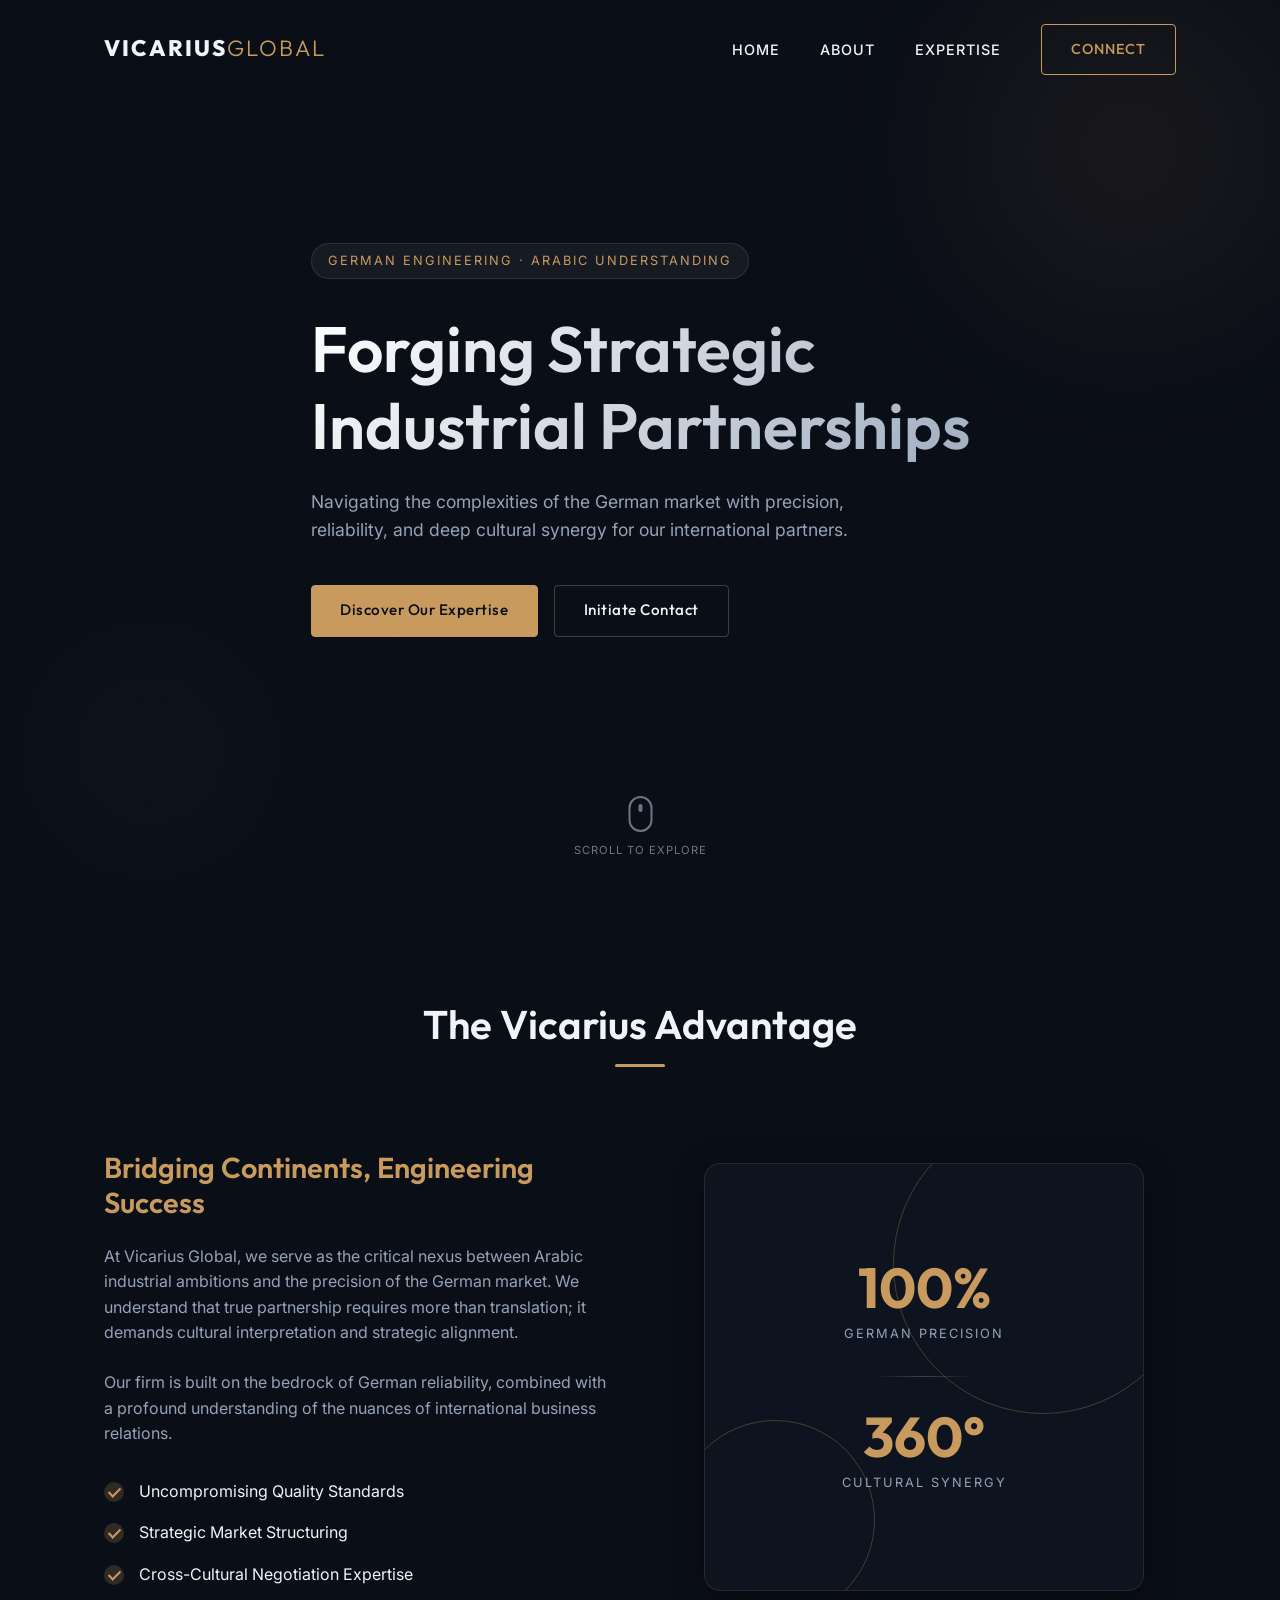
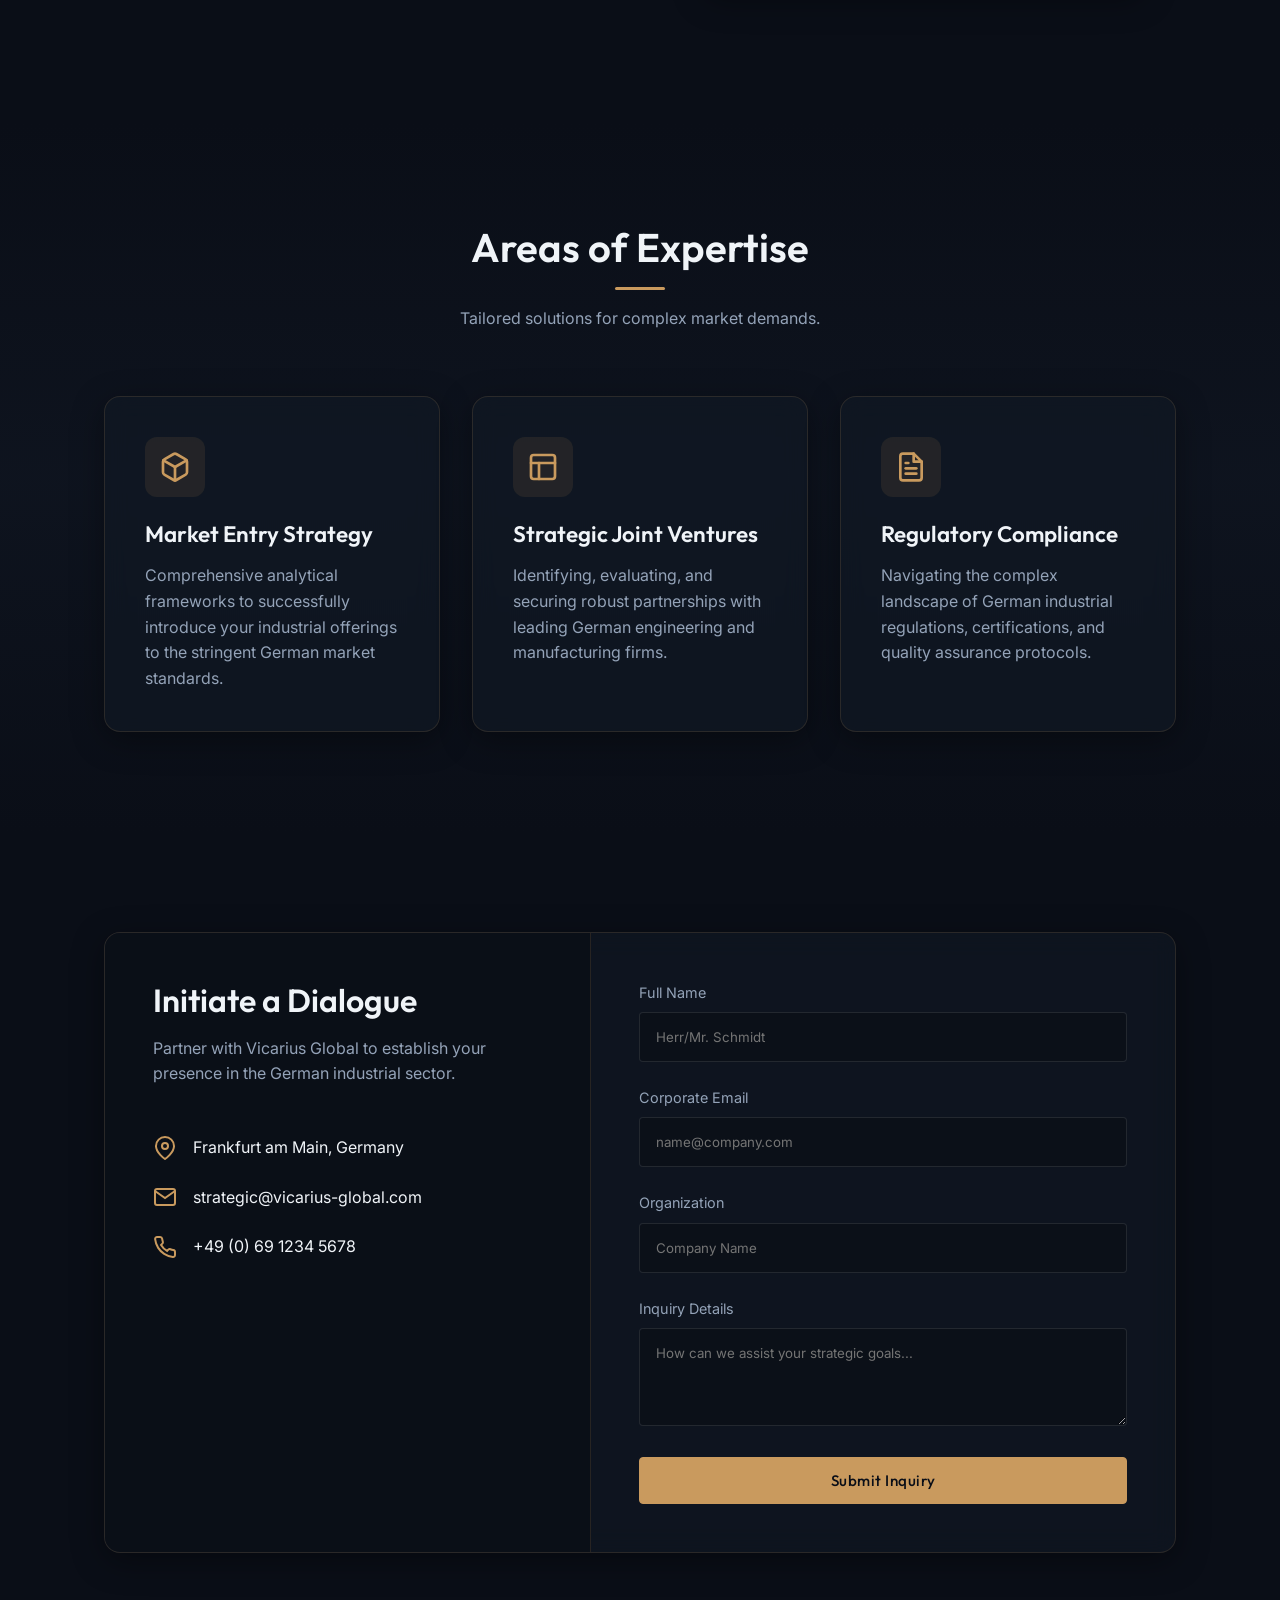
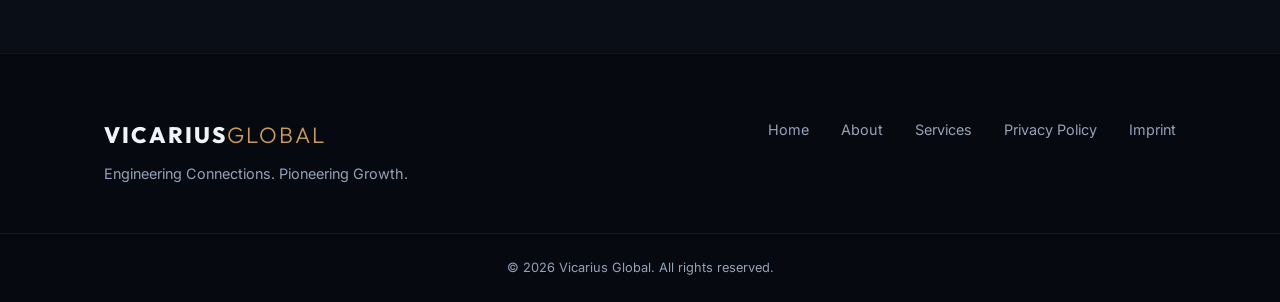
==== index.html @ bfaf6281 "First Commit" ====
<!DOCTYPE html>
<html lang="en">
<head>
    <meta charset="UTF-8">
    <meta name="viewport" content="width=device-width, initial-scale=1.0">
    <title>Vicarius Global | Strategic Industrial Partnerships</title>
    <meta name="description" content="Vicarius Global bridges German engineering excellence with Arabic cultural understanding for strategic industrial partnerships in the German market.">
    <!-- Fonts -->
    <link rel="preconnect" href="https://fonts.googleapis.com">
    <link rel="preconnect" href="https://fonts.gstatic.com" crossorigin>
    <link href="https://fonts.googleapis.com/css2?family=Inter:wght@300;400;500;600&family=Outfit:wght@300;400;600;800&display=swap" rel="stylesheet">
    <link rel="stylesheet" href="css/styles.css">
</head>
<body>
    <!-- Navigation -->
    <nav class="navbar" id="navbar">
        <div class="container nav-container">
            <div class="logo">
                <span class="logo-text">VICARIUS<span class="logo-accent">GLOBAL</span></span>
            </div>
            <ul class="nav-links">
                <li><a href="#home">Home</a></li>
                <li><a href="#about">About</a></li>
                <li><a href="#services">Expertise</a></li>
                <li><a href="#contact" class="btn btn-outline">Connect</a></li>
            </ul>
            <div class="hamburger">
                <span></span>
                <span></span>
                <span></span>
            </div>
        </div>
    </nav>

    <!-- Hero Section -->
    <section id="home" class="hero">
        <div class="hero-bg-elements">
            <div class="blob blob-1"></div>
            <div class="blob blob-2"></div>
        </div>
        <div class="container hero-container">
            <div class="hero-content fade-up">
                <div class="hero-badge">German Engineering &middot; Arabic Understanding</div>
                <h1 class="hero-title">Forging Strategic <br>Industrial Partnerships</h1>
                <p class="hero-subtitle">Navigating the complexities of the German market with precision, reliability, and deep cultural synergy for our international partners.</p>
                <div class="hero-actions">
                    <a href="#services" class="btn btn-primary">Discover Our Expertise</a>
                    <a href="#contact" class="btn btn-secondary">Initiate Contact</a>
                </div>
            </div>
        </div>
        <div class="scroll-indicator">
            <div class="mouse">
                <div class="wheel"></div>
            </div>
            <span class="scroll-text">Scroll to explore</span>
        </div>
    </section>

    <!-- About Section -->
    <section id="about" class="about">
        <div class="container">
            <div class="section-header fade-up">
                <h2 class="section-title">The Vicarius Advantage</h2>
                <div class="title-underline"></div>
            </div>
            <div class="about-grid">
                <div class="about-text fade-up-delay-1">
                    <h3>Bridging Continents, Engineering Success</h3>
                    <p>At Vicarius Global, we serve as the critical nexus between Arabic industrial ambitions and the precision of the German market. We understand that true partnership requires more than translation; it demands cultural interpretation and strategic alignment.</p>
                    <p>Our firm is built on the bedrock of German reliability, combined with a profound understanding of the nuances of international business relations.</p>
                    <ul class="feature-list">
                        <li><span class="check-icon"></span> Uncompromising Quality Standards</li>
                        <li><span class="check-icon"></span> Strategic Market Structuring</li>
                        <li><span class="check-icon"></span> Cross-Cultural Negotiation Expertise</li>
                    </ul>
                </div>
                <div class="about-visual fade-up-delay-2">
                    <div class="glass-card visual-card">
                        <div class="abstract-ring ring-1"></div>
                        <div class="abstract-ring ring-2"></div>
                        <div class="stats-container">
                            <div class="stat-item">
                                <span class="stat-number">100%</span>
                                <span class="stat-label">German Precision</span>
                            </div>
                            <div class="stat-divider"></div>
                            <div class="stat-item">
                                <span class="stat-number">360&deg;</span>
                                <span class="stat-label">Cultural Synergy</span>
                            </div>
                        </div>
                    </div>
                </div>
            </div>
        </div>
    </section>

    <!-- Services Section -->
    <section id="services" class="services">
        <div class="container">
            <div class="section-header fade-up">
                <h2 class="section-title">Areas of Expertise</h2>
                <div class="title-underline"></div>
                <p class="section-lead">Tailored solutions for complex market demands.</p>
            </div>
            <div class="services-grid">
                <!-- Service 1 -->
                <div class="service-card glass-card hover-lift fade-up-delay-1">
                    <div class="service-icon">
                        <svg width="32" height="32" viewBox="0 0 24 24" fill="none" stroke="currentColor" stroke-width="2" stroke-linecap="round" stroke-linejoin="round"><path d="M21 16V8a2 2 0 0 0-1-1.73l-7-4a2 2 0 0 0-2 0l-7 4A2 2 0 0 0 3 8v8a2 2 0 0 0 1 1.73l7 4a2 2 0 0 0 2 0l7-4A2 2 0 0 0 21 16z"></path><polyline points="3.27 6.96 12 12.01 20.73 6.96"></polyline><line x1="12" y1="22.08" x2="12" y2="12"></line></svg>
                    </div>
                    <h3>Market Entry Strategy</h3>
                    <p>Comprehensive analytical frameworks to successfully introduce your industrial offerings to the stringent German market standards.</p>
                </div>
                <!-- Service 2 -->
                <div class="service-card glass-card hover-lift fade-up-delay-2">
                    <div class="service-icon">
                        <svg width="32" height="32" viewBox="0 0 24 24" fill="none" stroke="currentColor" stroke-width="2" stroke-linecap="round" stroke-linejoin="round"><rect x="3" y="3" width="18" height="18" rx="2" ry="2"></rect><line x1="3" y1="9" x2="21" y2="9"></line><line x1="9" y1="21" x2="9" y2="9"></line></svg>
                    </div>
                    <h3>Strategic Joint Ventures</h3>
                    <p>Identifying, evaluating, and securing robust partnerships with leading German engineering and manufacturing firms.</p>
                </div>
                <!-- Service 3 -->
                <div class="service-card glass-card hover-lift fade-up-delay-3">
                    <div class="service-icon">
                        <svg width="32" height="32" viewBox="0 0 24 24" fill="none" stroke="currentColor" stroke-width="2" stroke-linecap="round" stroke-linejoin="round"><path d="M14 2H6a2 2 0 0 0-2 2v16a2 2 0 0 0 2 2h12a2 2 0 0 0 2-2V8z"></path><polyline points="14 2 14 8 20 8"></polyline><line x1="16" y1="13" x2="8" y2="13"></line><line x1="16" y1="17" x2="8" y2="17"></line><polyline points="10 9 9 9 8 9"></polyline></svg>
                    </div>
                    <h3>Regulatory Compliance</h3>
                    <p>Navigating the complex landscape of German industrial regulations, certifications, and quality assurance protocols.</p>
                </div>
            </div>
        </div>
    </section>

    <!-- Contact Section -->
    <section id="contact" class="contact">
        <div class="container">
            <div class="contact-wrapper glass-card fade-up">
                <div class="contact-info">
                    <h2>Initiate a Dialogue</h2>
                    <p>Partner with Vicarius Global to establish your presence in the German industrial sector.</p>
                    
                    <div class="contact-details">
                        <div class="contact-item">
                            <svg width="24" height="24" viewBox="0 0 24 24" fill="none" stroke="currentColor" stroke-width="2"><path d="M21 10c0 7-9 13-9 13s-9-6-9-13a9 9 0 0 1 18 0z"></path><circle cx="12" cy="10" r="3"></circle></svg>
                            <span>Frankfurt am Main, Germany</span>
                        </div>
                        <div class="contact-item">
                            <svg width="24" height="24" viewBox="0 0 24 24" fill="none" stroke="currentColor" stroke-width="2"><path d="M4 4h16c1.1 0 2 .9 2 2v12c0 1.1-.9 2-2 2H4c-1.1 0-2-.9-2-2V6c0-1.1.9-2 2-2z"></path><polyline points="22,6 12,13 2,6"></polyline></svg>
                            <span>strategic@vicarius-global.com</span>
                        </div>
                        <div class="contact-item">
                            <svg width="24" height="24" viewBox="0 0 24 24" fill="none" stroke="currentColor" stroke-width="2"><path d="M22 16.92v3a2 2 0 0 1-2.18 2 19.79 19.79 0 0 1-8.63-3.07 19.5 19.5 0 0 1-6-6 19.79 19.79 0 0 1-3.07-8.67A2 2 0 0 1 4.11 2h3a2 2 0 0 1 2 1.72 12.84 12.84 0 0 0 .7 2.81 2 2 0 0 1-.45 2.11L8.09 9.91a16 16 0 0 0 6 6l1.27-1.27a2 2 0 0 1 2.11-.45 12.84 12.84 0 0 0 2.81.7A2 2 0 0 1 22 16.92z"></path></svg>
                            <span>+49 (0) 69 1234 5678</span>
                        </div>
                    </div>
                </div>
                <div class="contact-form-container">
                    <form class="contact-form" id="contactForm">
                        <div class="form-group">
                            <label for="name">Full Name</label>
                            <input type="text" id="name" name="name" required placeholder="Herr/Mr. Schmidt">
                        </div>
                        <div class="form-group">
                            <label for="email">Corporate Email</label>
                            <input type="email" id="email" name="email" required placeholder="name@company.com">
                        </div>
                        <div class="form-group">
                            <label for="company">Organization</label>
                            <input type="text" id="company" name="company" placeholder="Company Name">
                        </div>
                        <div class="form-group">
                            <label for="message">Inquiry Details</label>
                            <textarea id="message" name="message" rows="4" required placeholder="How can we assist your strategic goals..."></textarea>
                        </div>
                        <button type="submit" class="btn btn-primary submit-btn">Submit Inquiry</button>
                    </form>
                </div>
            </div>
        </div>
    </section>

    <!-- Footer -->
    <footer>
        <div class="container footer-content">
            <div class="footer-brand">
                <span class="logo-text">VICARIUS<span class="logo-accent">GLOBAL</span></span>
                <p>Engineering Connections. Pioneering Growth.</p>
            </div>
            <div class="footer-links">
                <a href="#home">Home</a>
                <a href="#about">About</a>
                <a href="#services">Services</a>
                <a href="#">Privacy Policy</a>
                <a href="#">Imprint</a>
            </div>
        </div>
        <div class="footer-bottom">
            <div class="container">
                <p>&copy; 2026 Vicarius Global. All rights reserved.</p>
            </div>
        </div>
    </footer>

    <script src="js/main.js"></script>
</body>
</html>
---- css/styles.css ----
/* 
   Vicarius Global - Premium Stylesheet
   Design System: Midnight Blue, Brushed Gold/Copper, Obsidian
   Font: Outfit (Headings) / Inter (Body)
*/

:root {
    /* Color Palette */
    --bg-dark: #0a0e17;
    --bg-card: rgba(18, 25, 38, 0.6);
    --primary-accent: #c99a5e; /* Copper/Gold */
    --primary-accent-hover: #e0b475;
    --text-main: #f0f4f8;
    --text-muted: #94a3b8;
    --border-glass: rgba(201, 154, 94, 0.15);
    --glow-color: rgba(201, 154, 94, 0.2);
    
    /* Typography */
    --font-heading: 'Outfit', sans-serif;
    --font-body: 'Inter', sans-serif;
    
    /* Transition & Shadows */
    --transition-smooth: all 0.4s cubic-bezier(0.16, 1, 0.3, 1);
    --shadow-glass: 0 8px 32px 0 rgba(0, 0, 0, 0.37);
}

* {
    margin: 0;
    padding: 0;
    box-sizing: border-box;
}

html {
    scroll-behavior: smooth;
}

body {
    background-color: var(--bg-dark);
    color: var(--text-main);
    font-family: var(--font-body);
    line-height: 1.6;
    overflow-x: hidden;
}

/* Typography Elements */
h1, h2, h3, h4, h5, h6 {
    font-family: var(--font-heading);
    font-weight: 600;
    line-height: 1.2;
}

a {
    text-decoration: none;
    color: inherit;
    transition: var(--transition-smooth);
}

/* Utilities */
.container {
    max-width: 1200px;
    margin: 0 auto;
    padding: 0 5%;
}

.glass-card {
    background: var(--bg-card);
    backdrop-filter: blur(12px);
    -webkit-backdrop-filter: blur(12px);
    border: 1px solid var(--border-glass);
    border-radius: 16px;
    box-shadow: var(--shadow-glass);
}

/* Buttons */
.btn {
    display: inline-flex;
    align-items: center;
    justify-content: center;
    padding: 0.8rem 1.8rem;
    font-size: 0.95rem;
    font-weight: 500;
    border-radius: 4px; /* Slightly sharp corners for professional look */
    cursor: pointer;
    transition: var(--transition-smooth);
    font-family: var(--font-heading);
    letter-spacing: 0.5px;
}

.btn-primary {
    background-color: var(--primary-accent);
    color: var(--bg-dark);
    border: 1px solid var(--primary-accent);
}

.btn-primary:hover {
    background-color: var(--primary-accent-hover);
    border-color: var(--primary-accent-hover);
    box-shadow: 0 0 20px var(--glow-color);
    transform: translateY(-2px);
}

.btn-secondary {
    background-color: transparent;
    color: var(--text-main);
    border: 1px solid rgba(255, 255, 255, 0.2);
}

.btn-secondary:hover {
    border-color: var(--text-main);
    transform: translateY(-2px);
}

.btn-outline {
    background-color: transparent;
    color: var(--primary-accent);
    border: 1px solid var(--primary-accent);
}

.btn-outline:hover {
    background-color: rgba(201, 154, 94, 0.1);
    box-shadow: 0 0 15px var(--glow-color);
}

/* Navbar */
.navbar {
    position: fixed;
    top: 0;
    width: 100%;
    z-index: 1000;
    padding: 1.5rem 0;
    transition: var(--transition-smooth);
}

.navbar.scrolled {
    background: rgba(10, 14, 23, 0.9);
    backdrop-filter: blur(10px);
    padding: 1rem 0;
    border-bottom: 1px solid rgba(255,255,255,0.05);
}

.nav-container {
    display: flex;
    justify-content: space-between;
    align-items: center;
}

.logo-text {
    font-family: var(--font-heading);
    font-weight: 800;
    font-size: 1.4rem;
    letter-spacing: 2px;
}

.logo-accent {
    color: var(--primary-accent);
    font-weight: 300;
}

.nav-links {
    display: flex;
    list-style: none;
    align-items: center;
    gap: 2.5rem;
}

.nav-links a {
    font-size: 0.9rem;
    text-transform: uppercase;
    letter-spacing: 1px;
    font-weight: 500;
}

.nav-links a:not(.btn):hover {
    color: var(--primary-accent);
}

.hamburger {
    display: none;
    cursor: pointer;
    flex-direction: column;
    gap: 5px;
}

.hamburger span {
    width: 25px;
    height: 2px;
    background-color: var(--text-main);
    transition: var(--transition-smooth);
}

/* Hero Section */
.hero {
    min-height: 100vh;
    display: flex;
    align-items: center;
    position: relative;
    overflow: hidden;
    padding-top: 80px; /* offset for nav */
}

.hero-bg-elements {
    position: absolute;
    top: 0; left: 0; right: 0; bottom: 0;
    z-index: -1;
    overflow: hidden;
}

.blob {
    position: absolute;
    filter: blur(80px);
    border-radius: 50%;
    opacity: 0.4;
    animation: drift 20s infinite alternate cubic-bezier(0.4, 0, 0.2, 1);
}

.blob-1 {
    width: 500px;
    height: 500px;
    background: radial-gradient(circle, rgba(201,154,94,0.3) 0%, rgba(10,14,23,0) 70%);
    top: -100px;
    right: -100px;
}

.blob-2 {
    width: 400px;
    height: 400px;
    background: radial-gradient(circle, rgba(41,56,87,0.4) 0%, rgba(10,14,23,0) 70%);
    bottom: -50px;
    left: -50px;
    animation-delay: -5s;
}

@keyframes drift {
    0% { transform: translate(0, 0) scale(1); }
    100% { transform: translate(-50px, 50px) scale(1.1); }
}

.hero-container {
    display: flex;
    align-items: center;
}

.hero-content {
    max-width: 800px;
}

.hero-badge {
    display: inline-block;
    padding: 0.4rem 1rem;
    background: rgba(255, 255, 255, 0.05);
    border: 1px solid rgba(255, 255, 255, 0.1);
    border-radius: 30px;
    font-size: 0.8rem;
    text-transform: uppercase;
    letter-spacing: 2px;
    color: var(--primary-accent);
    margin-bottom: 2rem;
}

.hero-title {
    font-size: clamp(2.5rem, 5vw, 4.5rem);
    margin-bottom: 1.5rem;
    background: linear-gradient(135deg, #ffffff 0%, #a0aec0 100%);
    -webkit-background-clip: text;
    -webkit-text-fill-color: transparent;
}

.hero-subtitle {
    font-size: 1.1rem;
    color: var(--text-muted);
    margin-bottom: 2.5rem;
    max-width: 600px;
}

.hero-actions {
    display: flex;
    gap: 1rem;
}

.scroll-indicator {
    position: absolute;
    bottom: 40px;
    left: 50%;
    transform: translateX(-50%);
    display: flex;
    flex-direction: column;
    align-items: center;
    gap: 10px;
    opacity: 0.7;
    animation: bounce 2s infinite;
}

@keyframes bounce {
    0%, 20%, 50%, 80%, 100% { transform: translate(-50%, 0); }
    40% { transform: translate(-50%, -10px); }
    60% { transform: translate(-50%, -5px); }
}

.mouse {
    width: 24px;
    height: 36px;
    border: 2px solid var(--text-muted);
    border-radius: 12px;
    display: flex;
    justify-content: center;
}

.wheel {
    width: 4px;
    height: 8px;
    background-color: var(--text-muted);
    border-radius: 2px;
    margin-top: 6px;
    animation: scroll 2s infinite;
}

@keyframes scroll {
    0% { transform: translateY(0); opacity: 1; }
    100% { transform: translateY(10px); opacity: 0; }
}

.scroll-text {
    font-size: 0.7rem;
    text-transform: uppercase;
    letter-spacing: 1px;
    color: var(--text-muted);
}

/* Sections Common */
section {
    padding: 100px 0;
}

.section-header {
    text-align: center;
    margin-bottom: 4rem;
}

.section-title {
    font-size: 2.5rem;
    margin-bottom: 1rem;
}

.title-underline {
    width: 50px;
    height: 3px;
    background-color: var(--primary-accent);
    margin: 0 auto;
    border-radius: 2px;
}

.section-lead {
    margin-top: 1rem;
    color: var(--text-muted);
}

/* About Section */
.about-grid {
    display: grid;
    grid-template-columns: 1fr 1fr;
    gap: 4rem;
    align-items: center;
}

.about-text h3 {
    font-size: 1.8rem;
    margin-bottom: 1.5rem;
    color: var(--primary-accent);
}

.about-text p {
    color: var(--text-muted);
    margin-bottom: 1.5rem;
}

.feature-list {
    list-style: none;
    margin-top: 2rem;
}

.feature-list li {
    display: flex;
    align-items: center;
    margin-bottom: 1rem;
    color: var(--text-main);
}

.check-icon {
    display: inline-block;
    width: 20px;
    height: 20px;
    margin-right: 15px;
    border-radius: 50%;
    background-color: rgba(201, 154, 94, 0.2);
    position: relative;
}

.check-icon::after {
    content: '';
    position: absolute;
    width: 5px;
    height: 10px;
    border-right: 2px solid var(--primary-accent);
    border-bottom: 2px solid var(--primary-accent);
    top: 3px;
    left: 7px;
    transform: rotate(45deg);
}

.about-visual {
    position: relative;
    padding: 2rem;
}

.visual-card {
    position: relative;
    padding: 4rem 2rem;
    text-align: center;
    overflow: hidden;
}

.abstract-ring {
    position: absolute;
    border: 1px solid rgba(201, 154, 94, 0.3);
    border-radius: 50%;
}

.ring-1 {
    width: 300px;
    height: 300px;
    top: -50px;
    right: -50px;
}

.ring-2 {
    width: 200px;
    height: 200px;
    bottom: -30px;
    left: -30px;
}

.stats-container {
    position: relative;
    z-index: 2;
}

.stat-item {
    margin: 2rem 0;
}

.stat-number {
    display: block;
    font-size: 3.5rem;
    font-family: var(--font-heading);
    font-weight: 700;
    color: var(--primary-accent);
    line-height: 1;
}

.stat-label {
    display: block;
    text-transform: uppercase;
    letter-spacing: 2px;
    font-size: 0.8rem;
    color: var(--text-muted);
    margin-top: 0.5rem;
}

.stat-divider {
    width: 100px;
    height: 1px;
    background: linear-gradient(90deg, transparent, rgba(255,255,255,0.2), transparent);
    margin: 0 auto;
}

/* Services */
.services {
    background: linear-gradient(180deg, var(--bg-dark) 0%, rgba(18,25,38,0.5) 50%, var(--bg-dark) 100%);
}

.services-grid {
    display: grid;
    grid-template-columns: repeat(auto-fit, minmax(300px, 1fr));
    gap: 2rem;
}

.service-card {
    padding: 2.5rem;
    transition: var(--transition-smooth);
}

.hover-lift:hover {
    transform: translateY(-10px);
    box-shadow: 0 15px 40px rgba(0,0,0,0.5);
    border-color: rgba(201, 154, 94, 0.4);
}

.service-icon {
    width: 60px;
    height: 60px;
    border-radius: 12px;
    background: rgba(201, 154, 94, 0.1);
    display: flex;
    align-items: center;
    justify-content: center;
    color: var(--primary-accent);
    margin-bottom: 1.5rem;
}

.service-card h3 {
    margin-bottom: 1rem;
    font-size: 1.4rem;
}

.service-card p {
    color: var(--text-muted);
}

/* Contact Section */
.contact-wrapper {
    display: grid;
    grid-template-columns: 1fr 1.2fr;
    overflow: hidden;
}

.contact-info {
    padding: 3rem;
    background: rgba(10, 14, 23, 0.8);
    border-right: 1px solid var(--border-glass);
}

.contact-info h2 {
    font-size: 2rem;
    margin-bottom: 1rem;
}

.contact-info > p {
    color: var(--text-muted);
    margin-bottom: 3rem;
}

.contact-item {
    display: flex;
    align-items: center;
    gap: 1rem;
    margin-bottom: 1.5rem;
    color: var(--text-main);
}

.contact-item svg {
    color: var(--primary-accent);
}

.contact-form-container {
    padding: 3rem;
}

.form-group {
    margin-bottom: 1.5rem;
}

.form-group label {
    display: block;
    margin-bottom: 0.5rem;
    font-size: 0.9rem;
    color: var(--text-muted);
}

.form-group input,
.form-group textarea {
    width: 100%;
    padding: 1rem;
    background: rgba(0, 0, 0, 0.2);
    border: 1px solid rgba(255, 255, 255, 0.1);
    border-radius: 4px;
    color: var(--text-main);
    font-family: var(--font-body);
    transition: var(--transition-smooth);
}

.form-group input:focus,
.form-group textarea:focus {
    outline: none;
    border-color: var(--primary-accent);
    background: rgba(0, 0, 0, 0.4);
}

.submit-btn {
    width: 100%;
}

/* Footer */
footer {
    border-top: 1px solid rgba(255,255,255,0.05);
    padding-top: 4rem;
    background-color: #06090f;
}

.footer-content {
    display: flex;
    justify-content: space-between;
    align-items: flex-start;
    flex-wrap: wrap;
    gap: 2rem;
    margin-bottom: 3rem;
}

.footer-brand p {
    color: var(--text-muted);
    margin-top: 0.5rem;
    font-size: 0.9rem;
}

.footer-links {
    display: flex;
    gap: 2rem;
}

.footer-links a {
    color: var(--text-muted);
    font-size: 0.9rem;
}

.footer-links a:hover {
    color: var(--primary-accent);
}

.footer-bottom {
    border-top: 1px solid rgba(255,255,255,0.05);
    padding: 1.5rem 0;
    text-align: center;
}

.footer-bottom p {
    color: var(--text-muted);
    font-size: 0.8rem;
}

/* Animations */
.fade-up {
    opacity: 0;
    transform: translateY(30px);
    transition: opacity 0.8s ease, transform 0.8s ease;
}

.fade-up.visible {
    opacity: 1;
    transform: translateY(0);
}

.fade-up-delay-1 {
    opacity: 0;
    transform: translateY(30px);
    transition: opacity 0.8s ease 0.2s, transform 0.8s ease 0.2s;
}

.fade-up-delay-1.visible {
    opacity: 1;
    transform: translateY(0);
}

.fade-up-delay-2 {
    opacity: 0;
    transform: translateY(30px);
    transition: opacity 0.8s ease 0.4s, transform 0.8s ease 0.4s;
}

.fade-up-delay-2.visible {
    opacity: 1;
    transform: translateY(0);
}

.fade-up-delay-3 {
    opacity: 0;
    transform: translateY(30px);
    transition: opacity 0.8s ease 0.6s, transform 0.8s ease 0.6s;
}

.fade-up-delay-3.visible {
    opacity: 1;
    transform: translateY(0);
}

/* Responsive */
@media (max-width: 900px) {
    .about-grid, .contact-wrapper {
        grid-template-columns: 1fr;
    }
    .contact-info {
        border-right: none;
        border-bottom: 1px solid var(--border-glass);
    }
}

@media (max-width: 768px) {
    .nav-links {
        display: none;
        position: absolute;
        top: 100%;
        left: 0;
        width: 100%;
        background: rgba(10, 14, 23, 0.95);
        backdrop-filter: blur(10px);
        flex-direction: column;
        padding: 2rem 0;
        border-bottom: 1px solid rgba(255,255,255,0.05);
    }
    
    .nav-links.active {
        display: flex;
    }
    
    .hamburger {
        display: flex;
    }
    
    .hamburger.active span:nth-child(1) {
        transform: translateY(7px) rotate(45deg);
    }
    
    .hamburger.active span:nth-child(2) {
        opacity: 0;
    }
    
    .hamburger.active span:nth-child(3) {
        transform: translateY(-7px) rotate(-45deg);
    }
    
    .hero-title {
        font-size: 2.5rem;
    }
    
    .hero-actions {
        flex-direction: column;
    }
    
    .footer-content {
        flex-direction: column;
    }
    
    .footer-links {
        flex-direction: column;
        gap: 1rem;
    }
}
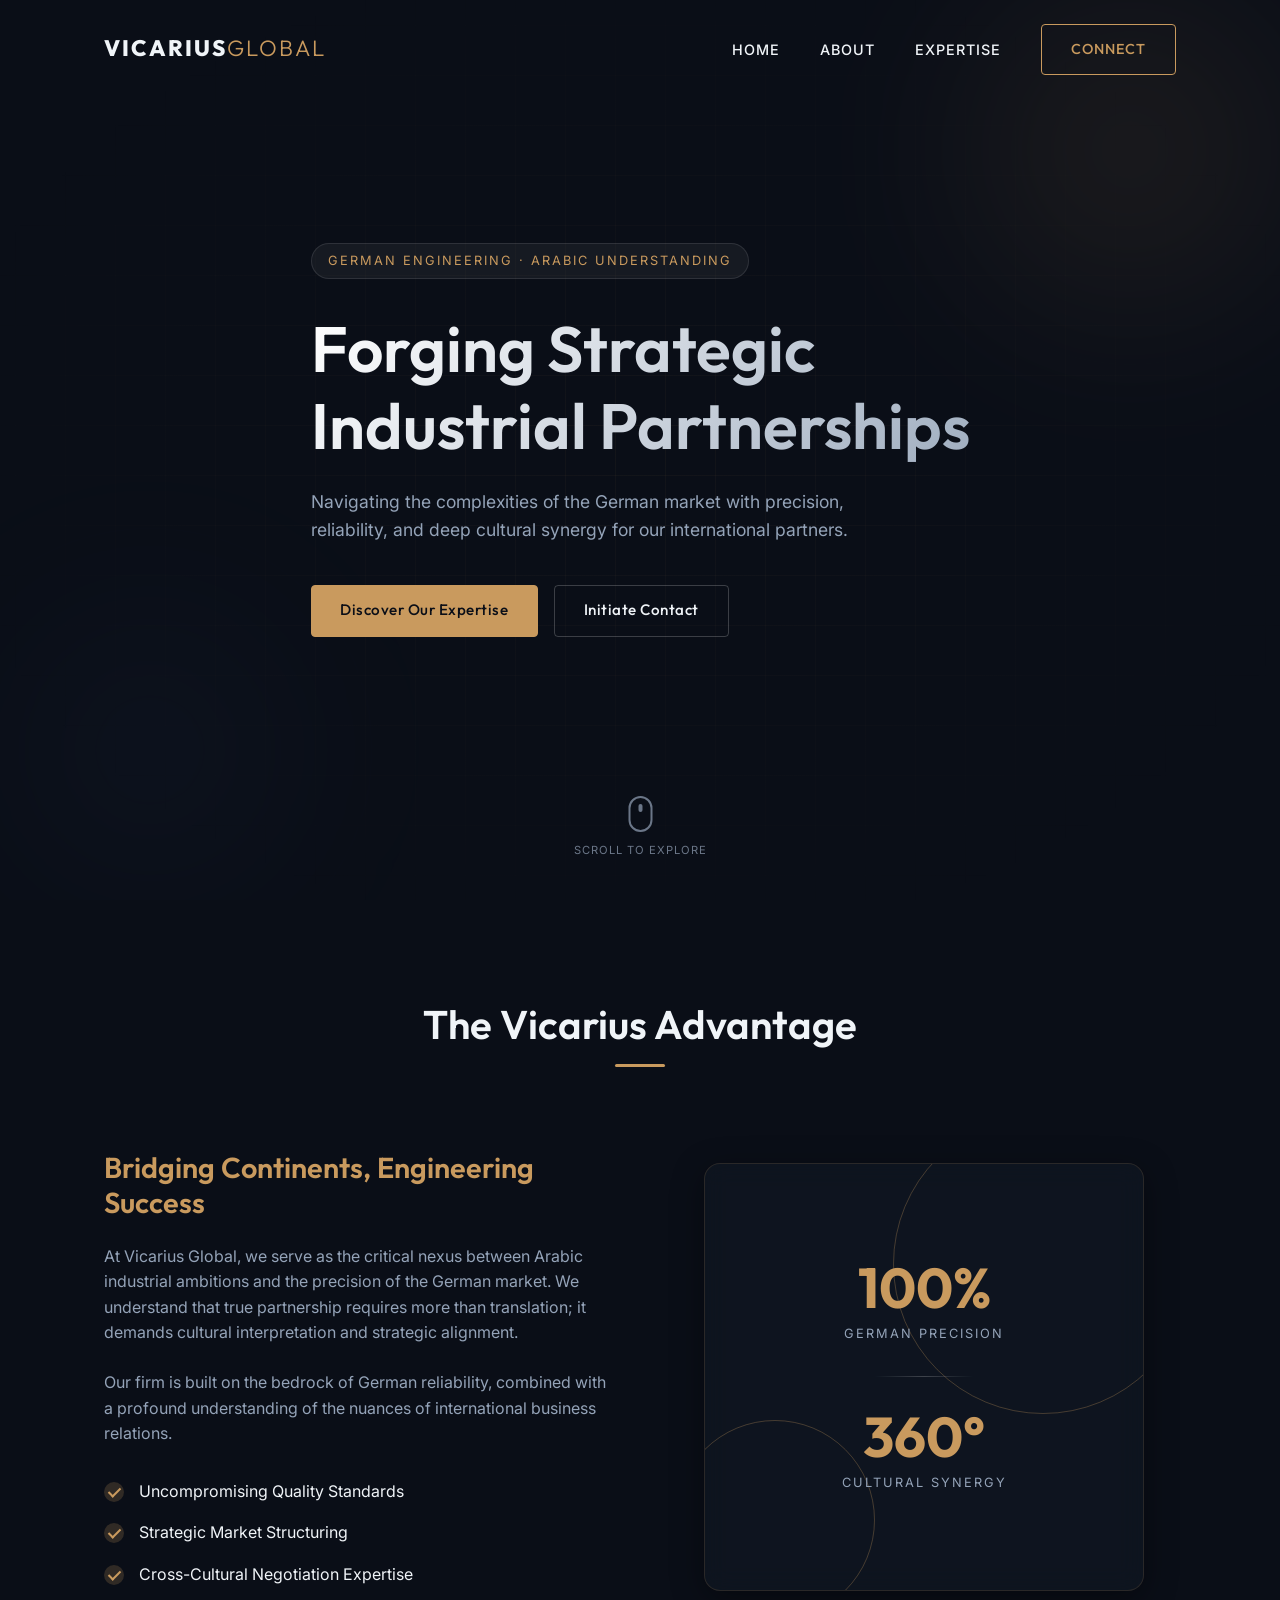
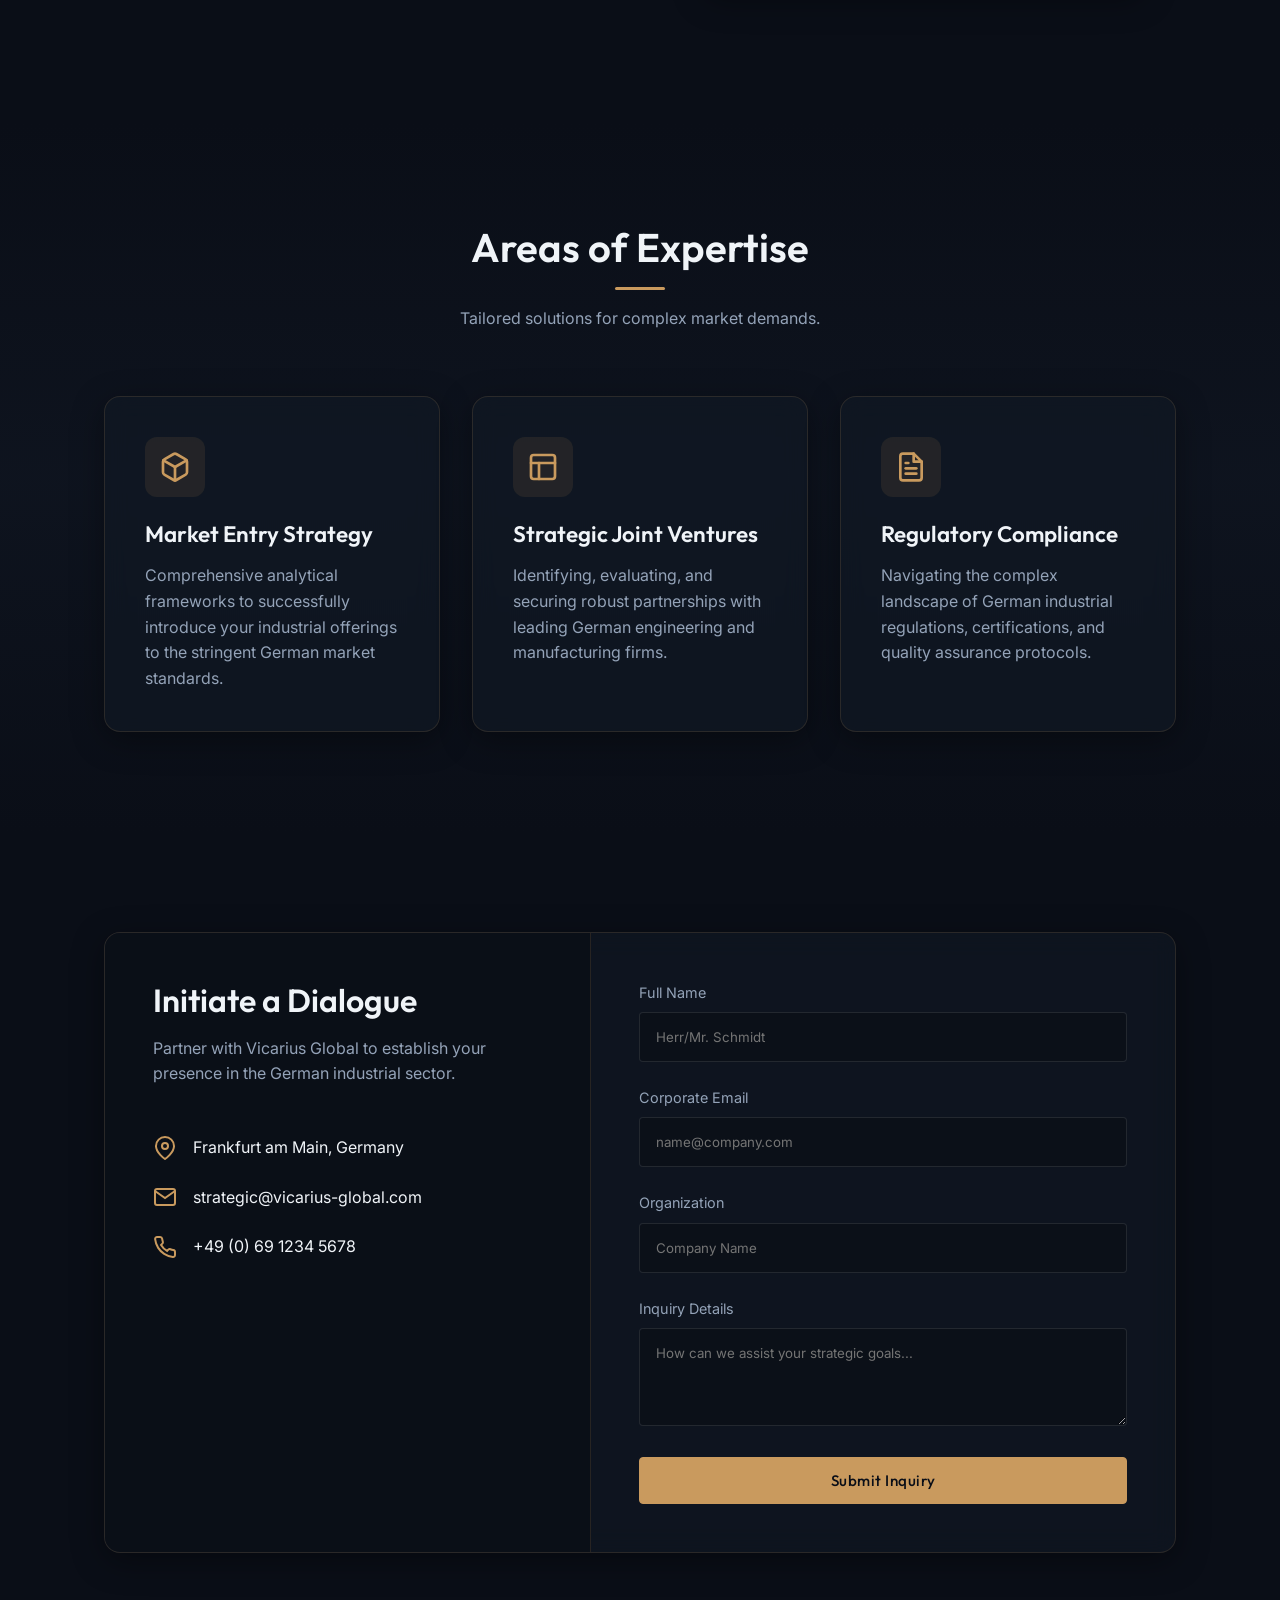
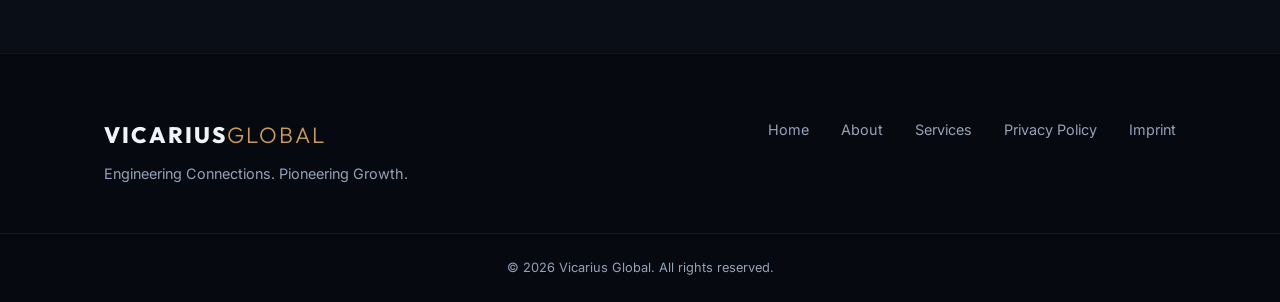
==== commit 9062dc77: "Grid in the background" ====
--- a/index.html
+++ b/index.html
@@ -1,16 +1,21 @@
 <!DOCTYPE html>
 <html lang="en">
+
 <head>
     <meta charset="UTF-8">
     <meta name="viewport" content="width=device-width, initial-scale=1.0">
     <title>Vicarius Global | Strategic Industrial Partnerships</title>
-    <meta name="description" content="Vicarius Global bridges German engineering excellence with Arabic cultural understanding for strategic industrial partnerships in the German market.">
+    <meta name="description"
+        content="Vicarius Global bridges German engineering excellence with Arabic cultural understanding for strategic industrial partnerships in the German market.">
     <!-- Fonts -->
     <link rel="preconnect" href="https://fonts.googleapis.com">
     <link rel="preconnect" href="https://fonts.gstatic.com" crossorigin>
-    <link href="https://fonts.googleapis.com/css2?family=Inter:wght@300;400;500;600&family=Outfit:wght@300;400;600;800&display=swap" rel="stylesheet">
+    <link
+        href="https://fonts.googleapis.com/css2?family=Inter:wght@300;400;500;600&family=Outfit:wght@300;400;600;800&display=swap"
+        rel="stylesheet">
     <link rel="stylesheet" href="css/styles.css">
 </head>
+
 <body>
     <!-- Navigation -->
     <nav class="navbar" id="navbar">
@@ -35,6 +40,7 @@
     <!-- Hero Section -->
     <section id="home" class="hero">
         <div class="hero-bg-elements">
+            <div class="grid-overlay"></div>
             <div class="blob blob-1"></div>
             <div class="blob blob-2"></div>
         </div>
@@ -42,7 +48,8 @@
             <div class="hero-content fade-up">
                 <div class="hero-badge">German Engineering &middot; Arabic Understanding</div>
                 <h1 class="hero-title">Forging Strategic <br>Industrial Partnerships</h1>
-                <p class="hero-subtitle">Navigating the complexities of the German market with precision, reliability, and deep cultural synergy for our international partners.</p>
+                <p class="hero-subtitle">Navigating the complexities of the German market with precision, reliability,
+                    and deep cultural synergy for our international partners.</p>
                 <div class="hero-actions">
                     <a href="#services" class="btn btn-primary">Discover Our Expertise</a>
                     <a href="#contact" class="btn btn-secondary">Initiate Contact</a>
@@ -67,8 +74,11 @@
             <div class="about-grid">
                 <div class="about-text fade-up-delay-1">
                     <h3>Bridging Continents, Engineering Success</h3>
-                    <p>At Vicarius Global, we serve as the critical nexus between Arabic industrial ambitions and the precision of the German market. We understand that true partnership requires more than translation; it demands cultural interpretation and strategic alignment.</p>
-                    <p>Our firm is built on the bedrock of German reliability, combined with a profound understanding of the nuances of international business relations.</p>
+                    <p>At Vicarius Global, we serve as the critical nexus between Arabic industrial ambitions and the
+                        precision of the German market. We understand that true partnership requires more than
+                        translation; it demands cultural interpretation and strategic alignment.</p>
+                    <p>Our firm is built on the bedrock of German reliability, combined with a profound understanding of
+                        the nuances of international business relations.</p>
                     <ul class="feature-list">
                         <li><span class="check-icon"></span> Uncompromising Quality Standards</li>
                         <li><span class="check-icon"></span> Strategic Market Structuring</li>
@@ -108,26 +118,48 @@
                 <!-- Service 1 -->
                 <div class="service-card glass-card hover-lift fade-up-delay-1">
                     <div class="service-icon">
-                        <svg width="32" height="32" viewBox="0 0 24 24" fill="none" stroke="currentColor" stroke-width="2" stroke-linecap="round" stroke-linejoin="round"><path d="M21 16V8a2 2 0 0 0-1-1.73l-7-4a2 2 0 0 0-2 0l-7 4A2 2 0 0 0 3 8v8a2 2 0 0 0 1 1.73l7 4a2 2 0 0 0 2 0l7-4A2 2 0 0 0 21 16z"></path><polyline points="3.27 6.96 12 12.01 20.73 6.96"></polyline><line x1="12" y1="22.08" x2="12" y2="12"></line></svg>
+                        <svg width="32" height="32" viewBox="0 0 24 24" fill="none" stroke="currentColor"
+                            stroke-width="2" stroke-linecap="round" stroke-linejoin="round">
+                            <path
+                                d="M21 16V8a2 2 0 0 0-1-1.73l-7-4a2 2 0 0 0-2 0l-7 4A2 2 0 0 0 3 8v8a2 2 0 0 0 1 1.73l7 4a2 2 0 0 0 2 0l7-4A2 2 0 0 0 21 16z">
+                            </path>
+                            <polyline points="3.27 6.96 12 12.01 20.73 6.96"></polyline>
+                            <line x1="12" y1="22.08" x2="12" y2="12"></line>
+                        </svg>
                     </div>
                     <h3>Market Entry Strategy</h3>
-                    <p>Comprehensive analytical frameworks to successfully introduce your industrial offerings to the stringent German market standards.</p>
+                    <p>Comprehensive analytical frameworks to successfully introduce your industrial offerings to the
+                        stringent German market standards.</p>
                 </div>
                 <!-- Service 2 -->
                 <div class="service-card glass-card hover-lift fade-up-delay-2">
                     <div class="service-icon">
-                        <svg width="32" height="32" viewBox="0 0 24 24" fill="none" stroke="currentColor" stroke-width="2" stroke-linecap="round" stroke-linejoin="round"><rect x="3" y="3" width="18" height="18" rx="2" ry="2"></rect><line x1="3" y1="9" x2="21" y2="9"></line><line x1="9" y1="21" x2="9" y2="9"></line></svg>
+                        <svg width="32" height="32" viewBox="0 0 24 24" fill="none" stroke="currentColor"
+                            stroke-width="2" stroke-linecap="round" stroke-linejoin="round">
+                            <rect x="3" y="3" width="18" height="18" rx="2" ry="2"></rect>
+                            <line x1="3" y1="9" x2="21" y2="9"></line>
+                            <line x1="9" y1="21" x2="9" y2="9"></line>
+                        </svg>
                     </div>
                     <h3>Strategic Joint Ventures</h3>
-                    <p>Identifying, evaluating, and securing robust partnerships with leading German engineering and manufacturing firms.</p>
+                    <p>Identifying, evaluating, and securing robust partnerships with leading German engineering and
+                        manufacturing firms.</p>
                 </div>
                 <!-- Service 3 -->
                 <div class="service-card glass-card hover-lift fade-up-delay-3">
                     <div class="service-icon">
-                        <svg width="32" height="32" viewBox="0 0 24 24" fill="none" stroke="currentColor" stroke-width="2" stroke-linecap="round" stroke-linejoin="round"><path d="M14 2H6a2 2 0 0 0-2 2v16a2 2 0 0 0 2 2h12a2 2 0 0 0 2-2V8z"></path><polyline points="14 2 14 8 20 8"></polyline><line x1="16" y1="13" x2="8" y2="13"></line><line x1="16" y1="17" x2="8" y2="17"></line><polyline points="10 9 9 9 8 9"></polyline></svg>
+                        <svg width="32" height="32" viewBox="0 0 24 24" fill="none" stroke="currentColor"
+                            stroke-width="2" stroke-linecap="round" stroke-linejoin="round">
+                            <path d="M14 2H6a2 2 0 0 0-2 2v16a2 2 0 0 0 2 2h12a2 2 0 0 0 2-2V8z"></path>
+                            <polyline points="14 2 14 8 20 8"></polyline>
+                            <line x1="16" y1="13" x2="8" y2="13"></line>
+                            <line x1="16" y1="17" x2="8" y2="17"></line>
+                            <polyline points="10 9 9 9 8 9"></polyline>
+                        </svg>
                     </div>
                     <h3>Regulatory Compliance</h3>
-                    <p>Navigating the complex landscape of German industrial regulations, certifications, and quality assurance protocols.</p>
+                    <p>Navigating the complex landscape of German industrial regulations, certifications, and quality
+                        assurance protocols.</p>
                 </div>
             </div>
         </div>
@@ -140,18 +172,32 @@
                 <div class="contact-info">
                     <h2>Initiate a Dialogue</h2>
                     <p>Partner with Vicarius Global to establish your presence in the German industrial sector.</p>
-                    
+
                     <div class="contact-details">
                         <div class="contact-item">
-                            <svg width="24" height="24" viewBox="0 0 24 24" fill="none" stroke="currentColor" stroke-width="2"><path d="M21 10c0 7-9 13-9 13s-9-6-9-13a9 9 0 0 1 18 0z"></path><circle cx="12" cy="10" r="3"></circle></svg>
+                            <svg width="24" height="24" viewBox="0 0 24 24" fill="none" stroke="currentColor"
+                                stroke-width="2">
+                                <path d="M21 10c0 7-9 13-9 13s-9-6-9-13a9 9 0 0 1 18 0z"></path>
+                                <circle cx="12" cy="10" r="3"></circle>
+                            </svg>
                             <span>Frankfurt am Main, Germany</span>
                         </div>
                         <div class="contact-item">
-                            <svg width="24" height="24" viewBox="0 0 24 24" fill="none" stroke="currentColor" stroke-width="2"><path d="M4 4h16c1.1 0 2 .9 2 2v12c0 1.1-.9 2-2 2H4c-1.1 0-2-.9-2-2V6c0-1.1.9-2 2-2z"></path><polyline points="22,6 12,13 2,6"></polyline></svg>
+                            <svg width="24" height="24" viewBox="0 0 24 24" fill="none" stroke="currentColor"
+                                stroke-width="2">
+                                <path d="M4 4h16c1.1 0 2 .9 2 2v12c0 1.1-.9 2-2 2H4c-1.1 0-2-.9-2-2V6c0-1.1.9-2 2-2z">
+                                </path>
+                                <polyline points="22,6 12,13 2,6"></polyline>
+                            </svg>
                             <span>strategic@vicarius-global.com</span>
                         </div>
                         <div class="contact-item">
-                            <svg width="24" height="24" viewBox="0 0 24 24" fill="none" stroke="currentColor" stroke-width="2"><path d="M22 16.92v3a2 2 0 0 1-2.18 2 19.79 19.79 0 0 1-8.63-3.07 19.5 19.5 0 0 1-6-6 19.79 19.79 0 0 1-3.07-8.67A2 2 0 0 1 4.11 2h3a2 2 0 0 1 2 1.72 12.84 12.84 0 0 0 .7 2.81 2 2 0 0 1-.45 2.11L8.09 9.91a16 16 0 0 0 6 6l1.27-1.27a2 2 0 0 1 2.11-.45 12.84 12.84 0 0 0 2.81.7A2 2 0 0 1 22 16.92z"></path></svg>
+                            <svg width="24" height="24" viewBox="0 0 24 24" fill="none" stroke="currentColor"
+                                stroke-width="2">
+                                <path
+                                    d="M22 16.92v3a2 2 0 0 1-2.18 2 19.79 19.79 0 0 1-8.63-3.07 19.5 19.5 0 0 1-6-6 19.79 19.79 0 0 1-3.07-8.67A2 2 0 0 1 4.11 2h3a2 2 0 0 1 2 1.72 12.84 12.84 0 0 0 .7 2.81 2 2 0 0 1-.45 2.11L8.09 9.91a16 16 0 0 0 6 6l1.27-1.27a2 2 0 0 1 2.11-.45 12.84 12.84 0 0 0 2.81.7A2 2 0 0 1 22 16.92z">
+                                </path>
+                            </svg>
                             <span>+49 (0) 69 1234 5678</span>
                         </div>
                     </div>
@@ -172,7 +218,8 @@
                         </div>
                         <div class="form-group">
                             <label for="message">Inquiry Details</label>
-                            <textarea id="message" name="message" rows="4" required placeholder="How can we assist your strategic goals..."></textarea>
+                            <textarea id="message" name="message" rows="4" required
+                                placeholder="How can we assist your strategic goals..."></textarea>
                         </div>
                         <button type="submit" class="btn btn-primary submit-btn">Submit Inquiry</button>
                     </form>
@@ -205,4 +252,5 @@
 
     <script src="js/main.js"></script>
 </body>
-</html>
+
+</html>
--- a/css/styles.css
+++ b/css/styles.css
@@ -8,17 +8,18 @@
     /* Color Palette */
     --bg-dark: #0a0e17;
     --bg-card: rgba(18, 25, 38, 0.6);
-    --primary-accent: #c99a5e; /* Copper/Gold */
+    --primary-accent: #c99a5e;
+    /* Copper/Gold */
     --primary-accent-hover: #e0b475;
     --text-main: #f0f4f8;
     --text-muted: #94a3b8;
     --border-glass: rgba(201, 154, 94, 0.15);
     --glow-color: rgba(201, 154, 94, 0.2);
-    
+
     /* Typography */
     --font-heading: 'Outfit', sans-serif;
     --font-body: 'Inter', sans-serif;
-    
+
     /* Transition & Shadows */
     --transition-smooth: all 0.4s cubic-bezier(0.16, 1, 0.3, 1);
     --shadow-glass: 0 8px 32px 0 rgba(0, 0, 0, 0.37);
@@ -43,7 +44,12 @@
 }
 
 /* Typography Elements */
-h1, h2, h3, h4, h5, h6 {
+h1,
+h2,
+h3,
+h4,
+h5,
+h6 {
     font-family: var(--font-heading);
     font-weight: 600;
     line-height: 1.2;
@@ -79,7 +85,8 @@
     padding: 0.8rem 1.8rem;
     font-size: 0.95rem;
     font-weight: 500;
-    border-radius: 4px; /* Slightly sharp corners for professional look */
+    border-radius: 4px;
+    /* Slightly sharp corners for professional look */
     cursor: pointer;
     transition: var(--transition-smooth);
     font-family: var(--font-heading);
@@ -135,7 +142,7 @@
     background: rgba(10, 14, 23, 0.9);
     backdrop-filter: blur(10px);
     padding: 1rem 0;
-    border-bottom: 1px solid rgba(255,255,255,0.05);
+    border-bottom: 1px solid rgba(255, 255, 255, 0.05);
 }
 
 .nav-container {
@@ -195,12 +202,16 @@
     align-items: center;
     position: relative;
     overflow: hidden;
-    padding-top: 80px; /* offset for nav */
+    padding-top: 80px;
+    /* offset for nav */
 }
 
 .hero-bg-elements {
     position: absolute;
-    top: 0; left: 0; right: 0; bottom: 0;
+    top: 0;
+    left: 0;
+    right: 0;
+    bottom: 0;
     z-index: -1;
     overflow: hidden;
 }
@@ -216,7 +227,7 @@
 .blob-1 {
     width: 500px;
     height: 500px;
-    background: radial-gradient(circle, rgba(201,154,94,0.3) 0%, rgba(10,14,23,0) 70%);
+    background: radial-gradient(circle, rgba(201, 154, 94, 0.3) 0%, rgba(10, 14, 23, 0) 70%);
     top: -100px;
     right: -100px;
 }
@@ -224,15 +235,33 @@
 .blob-2 {
     width: 400px;
     height: 400px;
-    background: radial-gradient(circle, rgba(41,56,87,0.4) 0%, rgba(10,14,23,0) 70%);
+    background: radial-gradient(circle, rgba(41, 56, 87, 0.4) 0%, rgba(10, 14, 23, 0) 70%);
     bottom: -50px;
     left: -50px;
     animation-delay: -5s;
 }
 
+.grid-overlay {
+    position: absolute;
+    inset: 0;
+    background-image:
+        linear-gradient(rgba(201, 154, 94, 0.05) 1px, transparent 1px),
+        linear-gradient(90deg, rgba(201, 154, 94, 0.05) 1px, transparent 1px);
+    background-size: 50px 50px;
+    background-position: center center;
+    -webkit-mask-image: radial-gradient(ellipse at center, rgba(0, 0, 0, 1) 0%, rgba(0, 0, 0, 0) 80%);
+    mask-image: radial-gradient(ellipse at center, rgba(0, 0, 0, 1) 0%, rgba(0, 0, 0, 0) 80%);
+    z-index: 0;
+}
+
 @keyframes drift {
-    0% { transform: translate(0, 0) scale(1); }
-    100% { transform: translate(-50px, 50px) scale(1.1); }
+    0% {
+        transform: translate(0, 0) scale(1);
+    }
+
+    100% {
+        transform: translate(-50px, 50px) scale(1.1);
+    }
 }
 
 .hero-container {
@@ -291,9 +320,22 @@
 }
 
 @keyframes bounce {
-    0%, 20%, 50%, 80%, 100% { transform: translate(-50%, 0); }
-    40% { transform: translate(-50%, -10px); }
-    60% { transform: translate(-50%, -5px); }
+
+    0%,
+    20%,
+    50%,
+    80%,
+    100% {
+        transform: translate(-50%, 0);
+    }
+
+    40% {
+        transform: translate(-50%, -10px);
+    }
+
+    60% {
+        transform: translate(-50%, -5px);
+    }
 }
 
 .mouse {
@@ -315,8 +357,15 @@
 }
 
 @keyframes scroll {
-    0% { transform: translateY(0); opacity: 1; }
-    100% { transform: translateY(10px); opacity: 0; }
+    0% {
+        transform: translateY(0);
+        opacity: 1;
+    }
+
+    100% {
+        transform: translateY(10px);
+        opacity: 0;
+    }
 }
 
 .scroll-text {
@@ -469,13 +518,13 @@
 .stat-divider {
     width: 100px;
     height: 1px;
-    background: linear-gradient(90deg, transparent, rgba(255,255,255,0.2), transparent);
+    background: linear-gradient(90deg, transparent, rgba(255, 255, 255, 0.2), transparent);
     margin: 0 auto;
 }
 
 /* Services */
 .services {
-    background: linear-gradient(180deg, var(--bg-dark) 0%, rgba(18,25,38,0.5) 50%, var(--bg-dark) 100%);
+    background: linear-gradient(180deg, var(--bg-dark) 0%, rgba(18, 25, 38, 0.5) 50%, var(--bg-dark) 100%);
 }
 
 .services-grid {
@@ -491,7 +540,7 @@
 
 .hover-lift:hover {
     transform: translateY(-10px);
-    box-shadow: 0 15px 40px rgba(0,0,0,0.5);
+    box-shadow: 0 15px 40px rgba(0, 0, 0, 0.5);
     border-color: rgba(201, 154, 94, 0.4);
 }
 
@@ -534,7 +583,7 @@
     margin-bottom: 1rem;
 }
 
-.contact-info > p {
+.contact-info>p {
     color: var(--text-muted);
     margin-bottom: 3rem;
 }
@@ -591,7 +640,7 @@
 
 /* Footer */
 footer {
-    border-top: 1px solid rgba(255,255,255,0.05);
+    border-top: 1px solid rgba(255, 255, 255, 0.05);
     padding-top: 4rem;
     background-color: #06090f;
 }
@@ -626,7 +675,7 @@
 }
 
 .footer-bottom {
-    border-top: 1px solid rgba(255,255,255,0.05);
+    border-top: 1px solid rgba(255, 255, 255, 0.05);
     padding: 1.5rem 0;
     text-align: center;
 }
@@ -683,9 +732,12 @@
 
 /* Responsive */
 @media (max-width: 900px) {
-    .about-grid, .contact-wrapper {
+
+    .about-grid,
+    .contact-wrapper {
         grid-template-columns: 1fr;
     }
+
     .contact-info {
         border-right: none;
         border-bottom: 1px solid var(--border-glass);
@@ -703,43 +755,43 @@
         backdrop-filter: blur(10px);
         flex-direction: column;
         padding: 2rem 0;
-        border-bottom: 1px solid rgba(255,255,255,0.05);
-    }
-    
+        border-bottom: 1px solid rgba(255, 255, 255, 0.05);
+    }
+
     .nav-links.active {
         display: flex;
     }
-    
+
     .hamburger {
         display: flex;
     }
-    
+
     .hamburger.active span:nth-child(1) {
         transform: translateY(7px) rotate(45deg);
     }
-    
+
     .hamburger.active span:nth-child(2) {
         opacity: 0;
     }
-    
+
     .hamburger.active span:nth-child(3) {
         transform: translateY(-7px) rotate(-45deg);
     }
-    
+
     .hero-title {
         font-size: 2.5rem;
     }
-    
+
     .hero-actions {
         flex-direction: column;
     }
-    
+
     .footer-content {
         flex-direction: column;
     }
-    
+
     .footer-links {
         flex-direction: column;
         gap: 1rem;
     }
-}
+}
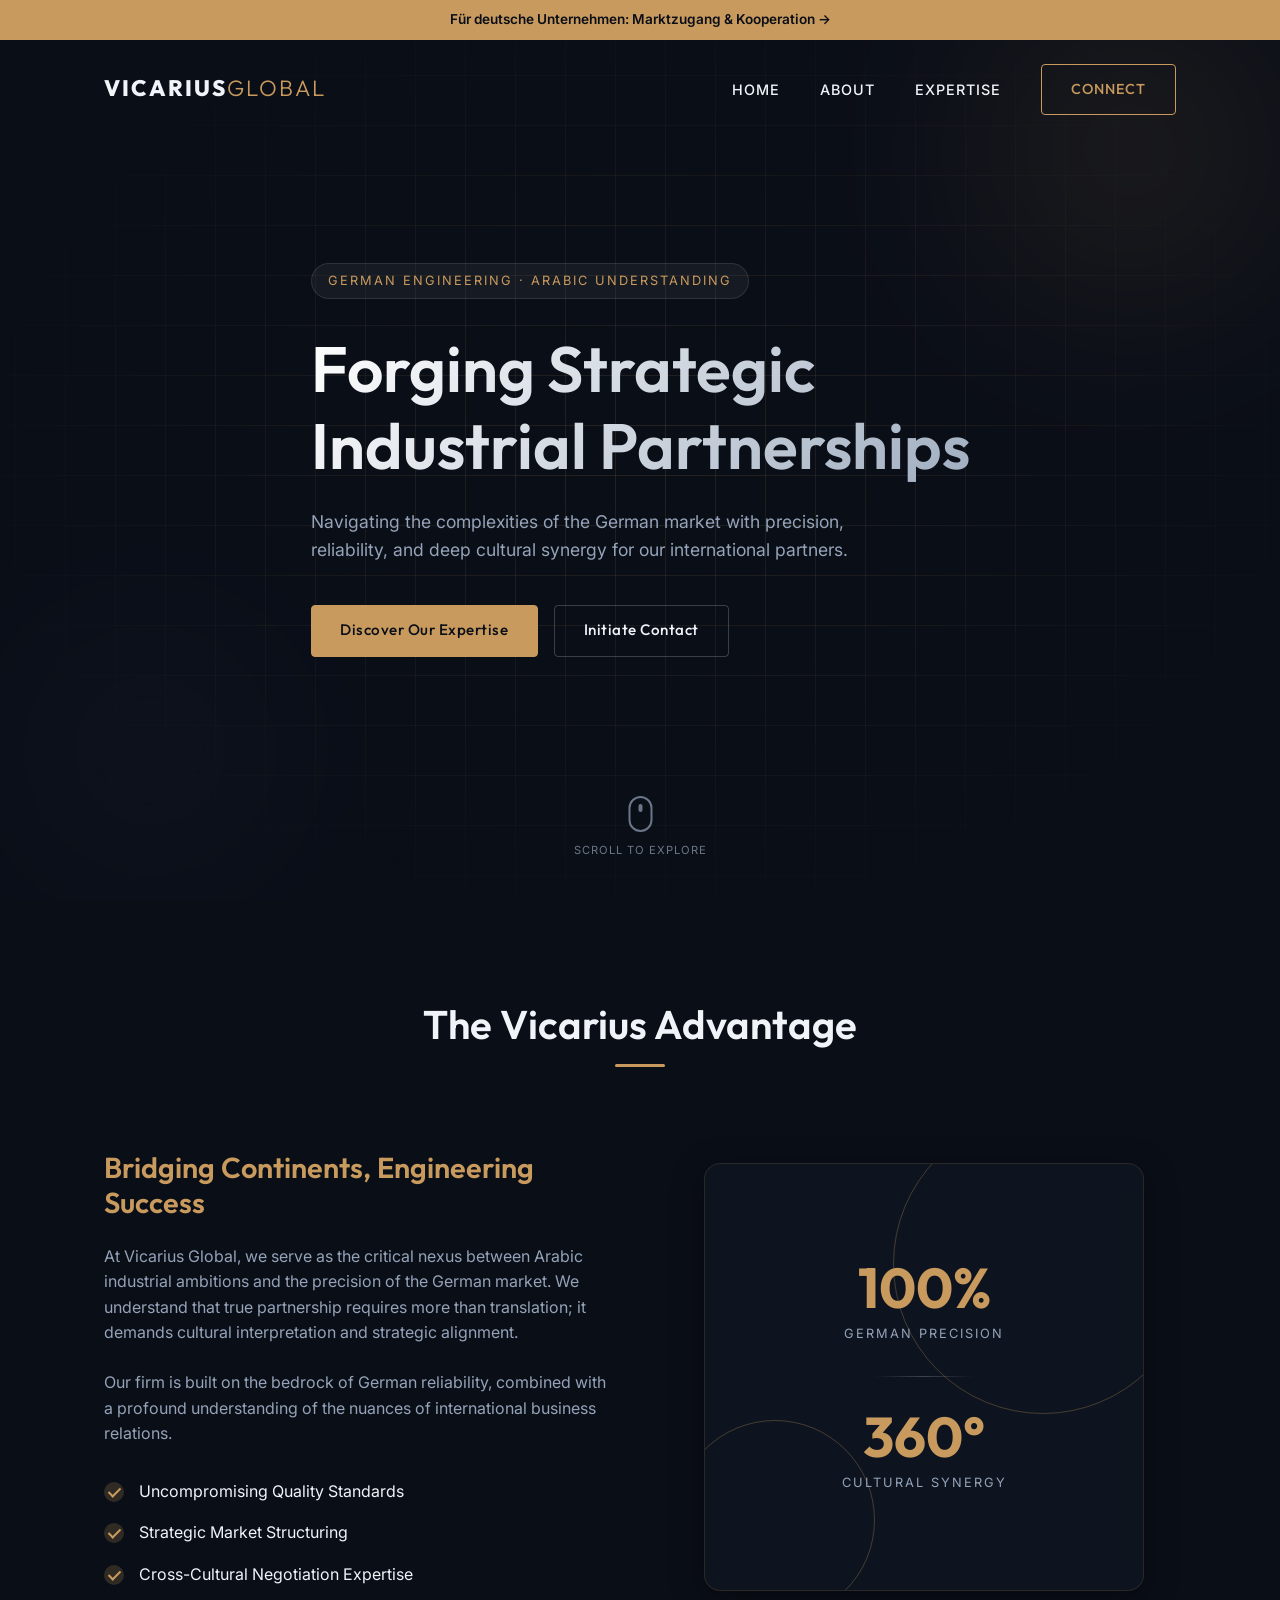
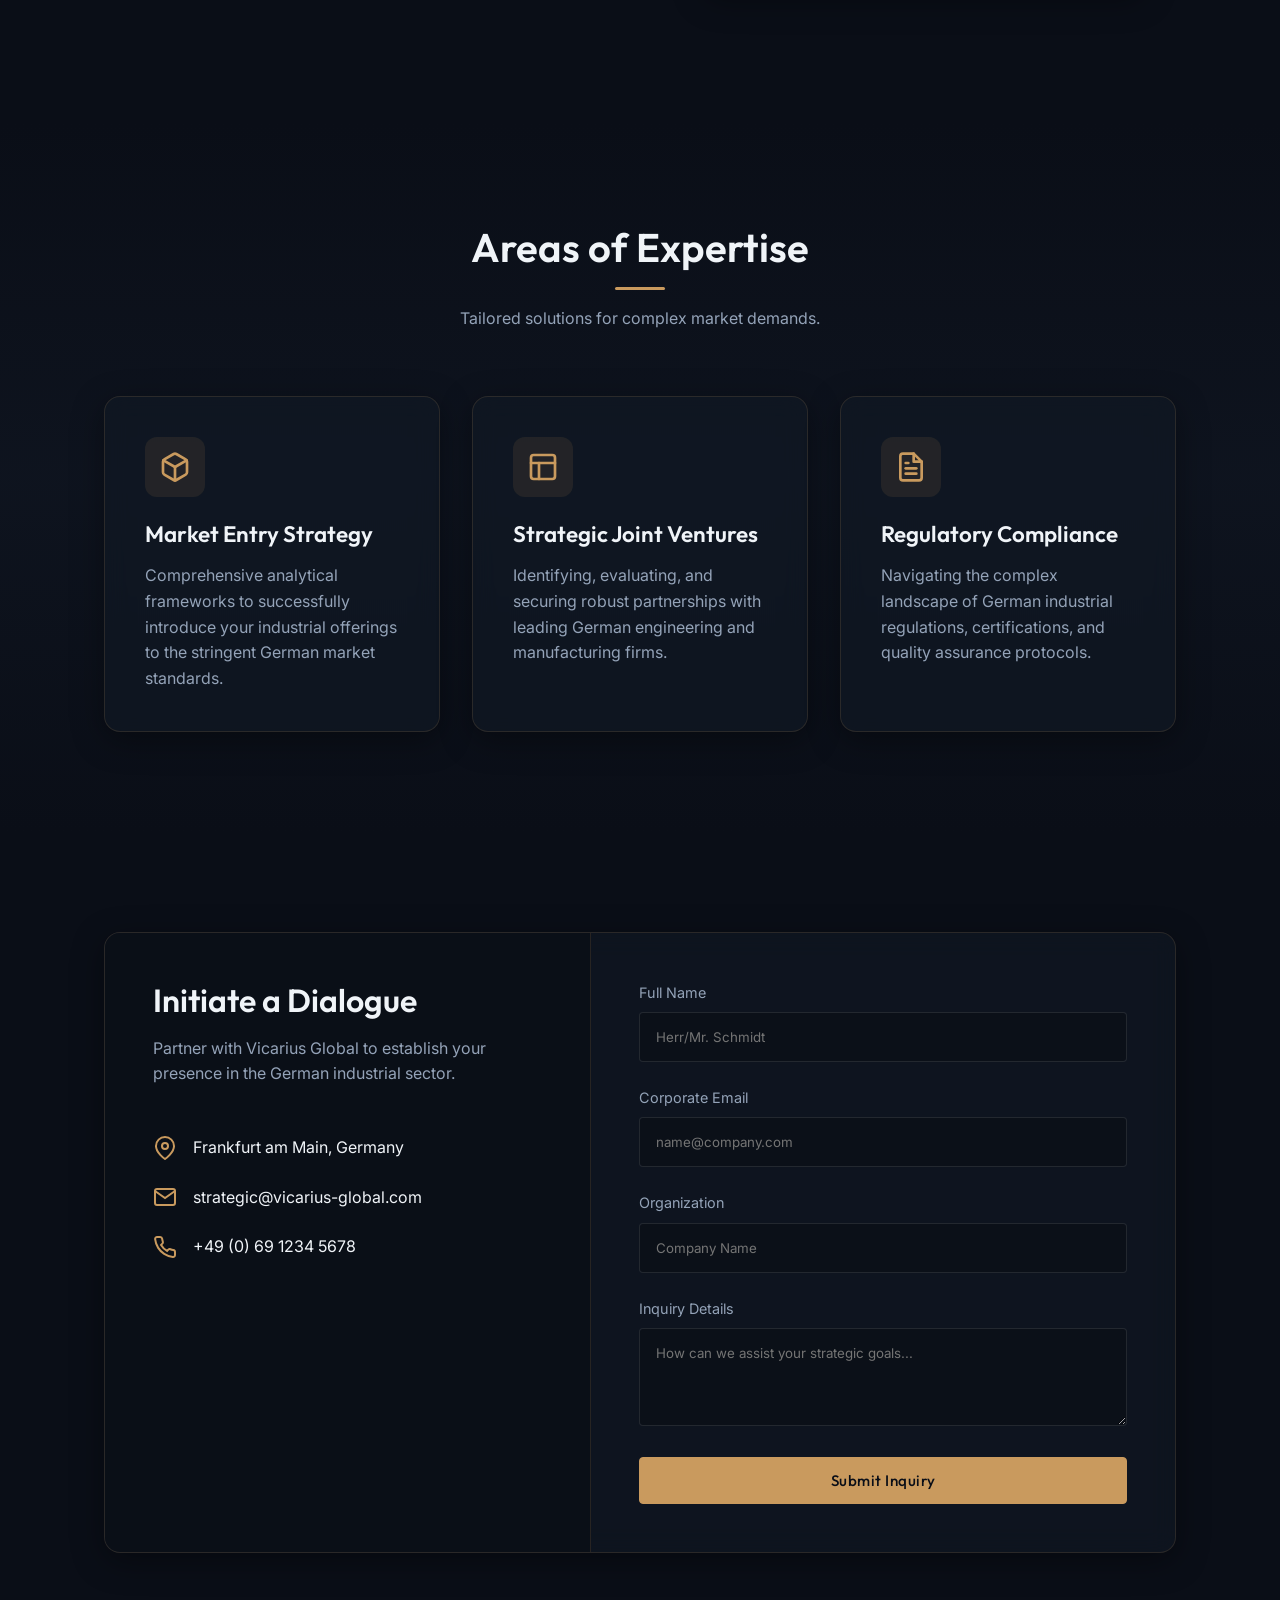
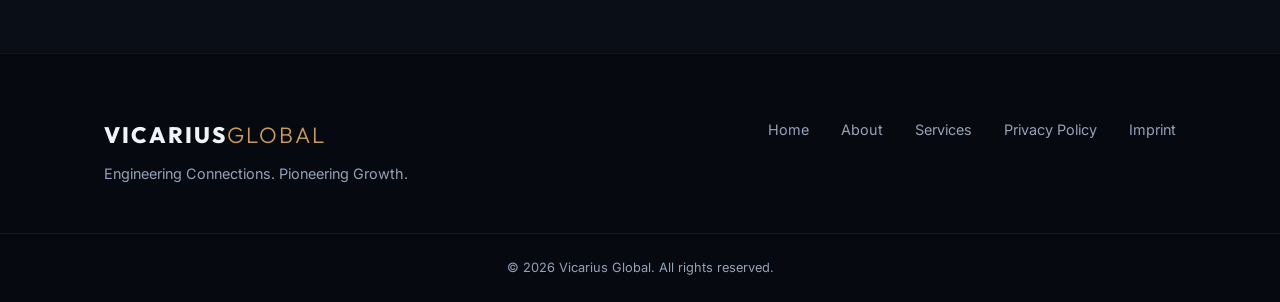
==== commit 650b898d: "Fixed Bar added" ====
--- a/index.html
+++ b/index.html
@@ -17,6 +17,11 @@
 </head>
 
 <body>
+    <!-- Top Bar -->
+    <div class="top-bar" id="topBar">
+        Für deutsche Unternehmen: Marktzugang &amp; Kooperation &rarr;
+    </div>
+
     <!-- Navigation -->
     <nav class="navbar" id="navbar">
         <div class="container nav-container">
--- a/css/styles.css
+++ b/css/styles.css
@@ -128,10 +128,34 @@
     box-shadow: 0 0 15px var(--glow-color);
 }
 
+/* Top Bar */
+.top-bar {
+    position: fixed;
+    top: 0;
+    left: 0;
+    width: 100%;
+    height: 40px;
+    background: var(--primary-accent);
+    color: var(--bg-dark);
+    display: flex;
+    justify-content: center;
+    align-items: center;
+    font-size: 0.85rem;
+    font-weight: 600;
+    z-index: 1001;
+    transition: var(--transition-smooth);
+}
+
+.top-bar.fade-out {
+    opacity: 0;
+    transform: translateY(-100%);
+    pointer-events: none;
+}
+
 /* Navbar */
 .navbar {
     position: fixed;
-    top: 0;
+    top: 40px;
     width: 100%;
     z-index: 1000;
     padding: 1.5rem 0;
@@ -139,6 +163,7 @@
 }
 
 .navbar.scrolled {
+    top: 0;
     background: rgba(10, 14, 23, 0.9);
     backdrop-filter: blur(10px);
     padding: 1rem 0;
@@ -202,8 +227,8 @@
     align-items: center;
     position: relative;
     overflow: hidden;
-    padding-top: 80px;
-    /* offset for nav */
+    padding-top: 120px;
+    /* offset for nav and top-bar */
 }
 
 .hero-bg-elements {
@@ -245,8 +270,8 @@
     position: absolute;
     inset: 0;
     background-image:
-        linear-gradient(rgba(201, 154, 94, 0.05) 1px, transparent 1px),
-        linear-gradient(90deg, rgba(201, 154, 94, 0.05) 1px, transparent 1px);
+        linear-gradient(rgba(201, 154, 94, 0.15) 1px, transparent 1px),
+        linear-gradient(90deg, rgba(201, 154, 94, 0.15) 1px, transparent 1px);
     background-size: 50px 50px;
     background-position: center center;
     -webkit-mask-image: radial-gradient(ellipse at center, rgba(0, 0, 0, 1) 0%, rgba(0, 0, 0, 0) 80%);
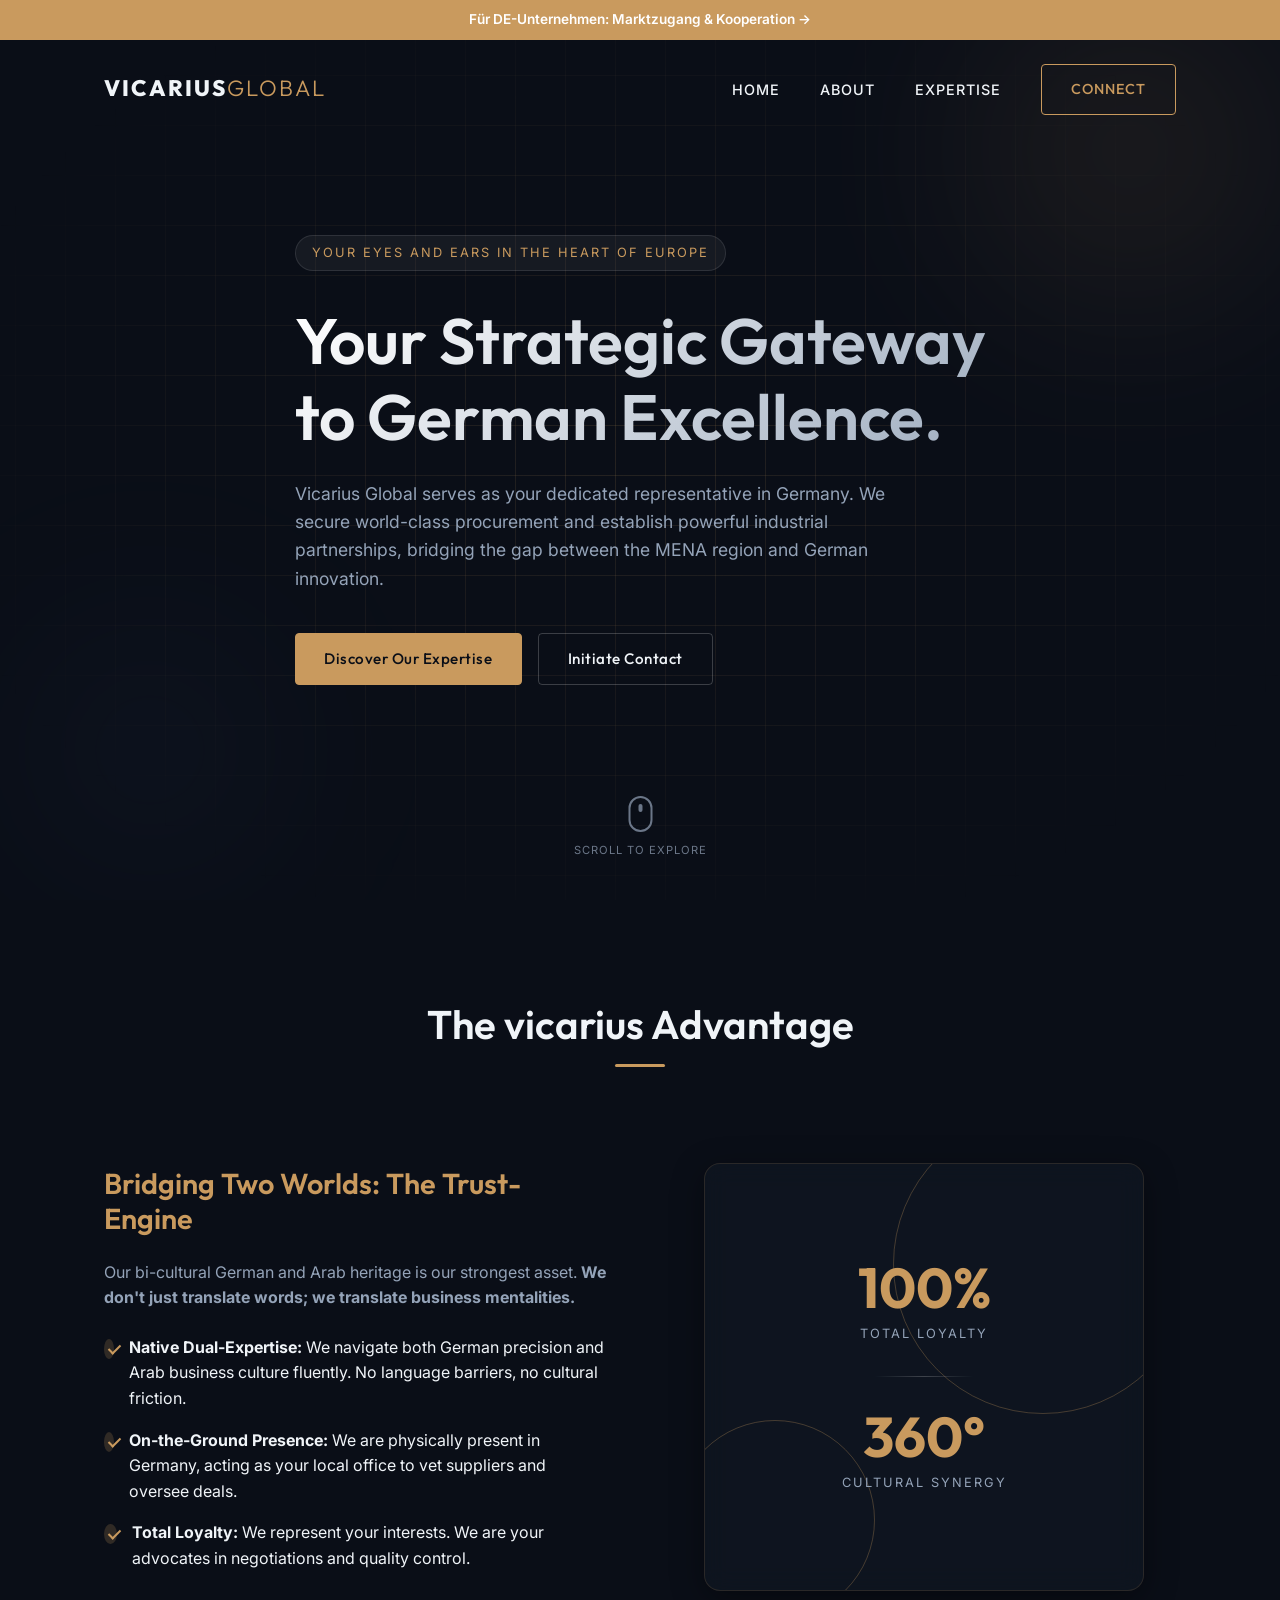
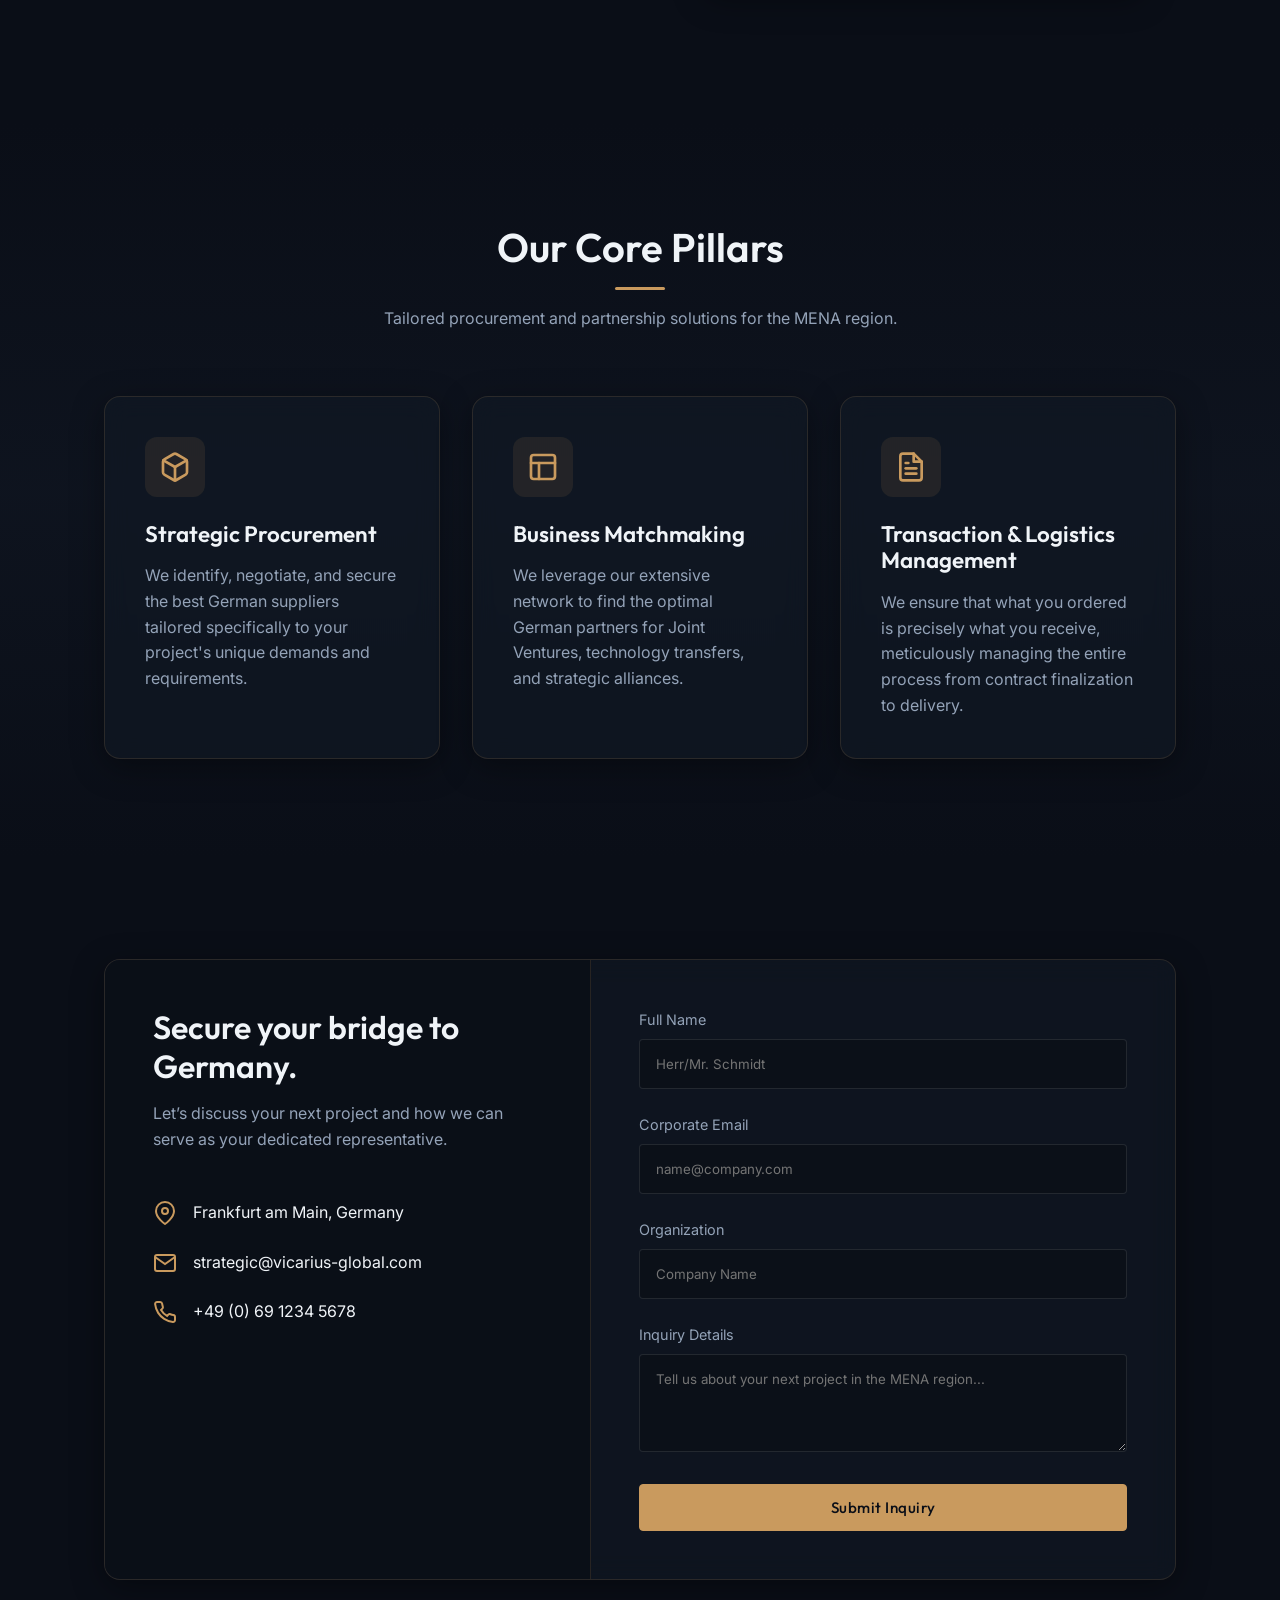
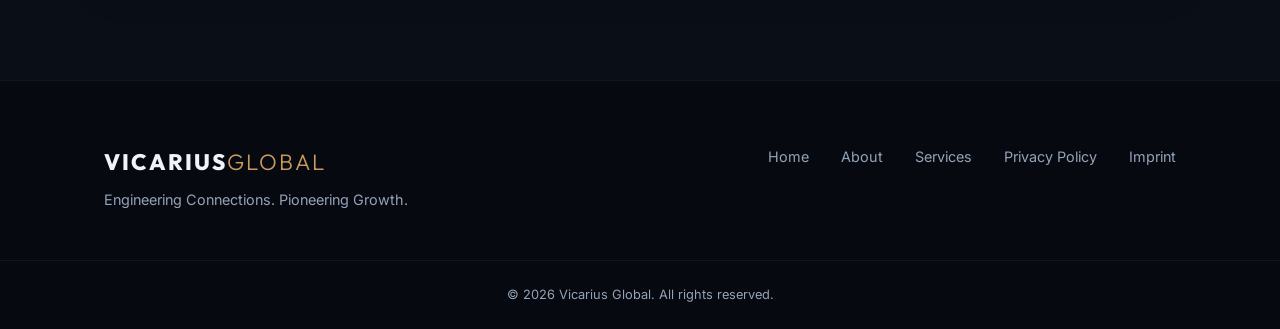
==== commit 5d7868a8: "New Content English Site" ====
--- a/index.html
+++ b/index.html
@@ -6,7 +6,7 @@
     <meta name="viewport" content="width=device-width, initial-scale=1.0">
     <title>Vicarius Global | Strategic Industrial Partnerships</title>
     <meta name="description"
-        content="Vicarius Global bridges German engineering excellence with Arabic cultural understanding for strategic industrial partnerships in the German market.">
+        content="vicarius Global serves as your dedicated representative in Germany, securing world-class procurement and establishing powerful industrial partnerships for the MENA region.">
     <!-- Fonts -->
     <link rel="preconnect" href="https://fonts.googleapis.com">
     <link rel="preconnect" href="https://fonts.gstatic.com" crossorigin>
@@ -19,7 +19,8 @@
 <body>
     <!-- Top Bar -->
     <div class="top-bar" id="topBar">
-        Für deutsche Unternehmen: Marktzugang &amp; Kooperation &rarr;
+        <a href="de/index.html" style="color:white; text-decoration:none;">Für DE-Unternehmen: Marktzugang &amp;
+            Kooperation &rarr;</a>
     </div>
 
     <!-- Navigation -->
@@ -51,10 +52,11 @@
         </div>
         <div class="container hero-container">
             <div class="hero-content fade-up">
-                <div class="hero-badge">German Engineering &middot; Arabic Understanding</div>
-                <h1 class="hero-title">Forging Strategic <br>Industrial Partnerships</h1>
-                <p class="hero-subtitle">Navigating the complexities of the German market with precision, reliability,
-                    and deep cultural synergy for our international partners.</p>
+                <div class="hero-badge">Your Eyes and Ears in the Heart of Europe</div>
+                <h1 class="hero-title">Your Strategic Gateway <br>to German Excellence.</h1>
+                <p class="hero-subtitle">Vicarius Global serves as your dedicated representative in Germany. We secure
+                    world-class procurement and establish powerful industrial partnerships, bridging the gap between the
+                    MENA region and German innovation.</p>
                 <div class="hero-actions">
                     <a href="#services" class="btn btn-primary">Discover Our Expertise</a>
                     <a href="#contact" class="btn btn-secondary">Initiate Contact</a>
@@ -73,21 +75,30 @@
     <section id="about" class="about">
         <div class="container">
             <div class="section-header fade-up">
-                <h2 class="section-title">The Vicarius Advantage</h2>
+                <h2 class="section-title">The vicarius Advantage</h2>
                 <div class="title-underline"></div>
             </div>
             <div class="about-grid">
                 <div class="about-text fade-up-delay-1">
-                    <h3>Bridging Continents, Engineering Success</h3>
-                    <p>At Vicarius Global, we serve as the critical nexus between Arabic industrial ambitions and the
-                        precision of the German market. We understand that true partnership requires more than
-                        translation; it demands cultural interpretation and strategic alignment.</p>
-                    <p>Our firm is built on the bedrock of German reliability, combined with a profound understanding of
-                        the nuances of international business relations.</p>
-                    <ul class="feature-list">
-                        <li><span class="check-icon"></span> Uncompromising Quality Standards</li>
-                        <li><span class="check-icon"></span> Strategic Market Structuring</li>
-                        <li><span class="check-icon"></span> Cross-Cultural Negotiation Expertise</li>
+                    <h3>Bridging Two Worlds: The Trust-Engine</h3>
+                    <p>Our bi-cultural German and Arab heritage is our strongest asset. <strong>We don't just translate
+                            words; we translate business mentalities.</strong></p>
+                    <ul class="feature-list" style="margin-top: 1.5rem;">
+                        <li style="align-items: flex-start; margin-bottom: 1rem;"><span class="check-icon"
+                                style="margin-top: 4px;"></span>
+                            <div><strong>Native Dual-Expertise:</strong> We navigate both German precision and Arab
+                                business culture fluently. No language barriers, no cultural friction.</div>
+                        </li>
+                        <li style="align-items: flex-start; margin-bottom: 1rem;"><span class="check-icon"
+                                style="margin-top: 4px;"></span>
+                            <div><strong>On-the-Ground Presence:</strong> We are physically present in Germany, acting
+                                as your local office to vet suppliers and oversee deals.</div>
+                        </li>
+                        <li style="align-items: flex-start; margin-bottom: 1rem;"><span class="check-icon"
+                                style="margin-top: 4px;"></span>
+                            <div><strong>Total Loyalty:</strong> We represent your interests. We are your advocates in
+                                negotiations and quality control.</div>
+                        </li>
                     </ul>
                 </div>
                 <div class="about-visual fade-up-delay-2">
@@ -97,7 +108,7 @@
                         <div class="stats-container">
                             <div class="stat-item">
                                 <span class="stat-number">100%</span>
-                                <span class="stat-label">German Precision</span>
+                                <span class="stat-label">Total Loyalty</span>
                             </div>
                             <div class="stat-divider"></div>
                             <div class="stat-item">
@@ -115,9 +126,9 @@
     <section id="services" class="services">
         <div class="container">
             <div class="section-header fade-up">
-                <h2 class="section-title">Areas of Expertise</h2>
+                <h2 class="section-title">Our Core Pillars</h2>
                 <div class="title-underline"></div>
-                <p class="section-lead">Tailored solutions for complex market demands.</p>
+                <p class="section-lead">Tailored procurement and partnership solutions for the MENA region.</p>
             </div>
             <div class="services-grid">
                 <!-- Service 1 -->
@@ -132,9 +143,9 @@
                             <line x1="12" y1="22.08" x2="12" y2="12"></line>
                         </svg>
                     </div>
-                    <h3>Market Entry Strategy</h3>
-                    <p>Comprehensive analytical frameworks to successfully introduce your industrial offerings to the
-                        stringent German market standards.</p>
+                    <h3>Strategic Procurement</h3>
+                    <p>We identify, negotiate, and secure the best German suppliers tailored specifically to your
+                        project's unique demands and requirements.</p>
                 </div>
                 <!-- Service 2 -->
                 <div class="service-card glass-card hover-lift fade-up-delay-2">
@@ -146,9 +157,9 @@
                             <line x1="9" y1="21" x2="9" y2="9"></line>
                         </svg>
                     </div>
-                    <h3>Strategic Joint Ventures</h3>
-                    <p>Identifying, evaluating, and securing robust partnerships with leading German engineering and
-                        manufacturing firms.</p>
+                    <h3>Business Matchmaking</h3>
+                    <p>We leverage our extensive network to find the optimal German partners for Joint Ventures,
+                        technology transfers, and strategic alliances.</p>
                 </div>
                 <!-- Service 3 -->
                 <div class="service-card glass-card hover-lift fade-up-delay-3">
@@ -162,9 +173,9 @@
                             <polyline points="10 9 9 9 8 9"></polyline>
                         </svg>
                     </div>
-                    <h3>Regulatory Compliance</h3>
-                    <p>Navigating the complex landscape of German industrial regulations, certifications, and quality
-                        assurance protocols.</p>
+                    <h3>Transaction &amp; Logistics Management</h3>
+                    <p>We ensure that what you ordered is precisely what you receive, meticulously managing the entire
+                        process from contract finalization to delivery.</p>
                 </div>
             </div>
         </div>
@@ -175,8 +186,8 @@
         <div class="container">
             <div class="contact-wrapper glass-card fade-up">
                 <div class="contact-info">
-                    <h2>Initiate a Dialogue</h2>
-                    <p>Partner with Vicarius Global to establish your presence in the German industrial sector.</p>
+                    <h2>Secure your bridge to Germany.</h2>
+                    <p>Let’s discuss your next project and how we can serve as your dedicated representative.</p>
 
                     <div class="contact-details">
                         <div class="contact-item">
@@ -224,7 +235,7 @@
                         <div class="form-group">
                             <label for="message">Inquiry Details</label>
                             <textarea id="message" name="message" rows="4" required
-                                placeholder="How can we assist your strategic goals..."></textarea>
+                                placeholder="Tell us about your next project in the MENA region..."></textarea>
                         </div>
                         <button type="submit" class="btn btn-primary submit-btn">Submit Inquiry</button>
                     </form>
--- a/css/styles.css
+++ b/css/styles.css
@@ -143,27 +143,27 @@
     font-size: 0.85rem;
     font-weight: 600;
     z-index: 1001;
-    transition: var(--transition-smooth);
+    transition: opacity 0.3s ease-in-out;
 }
 
 .top-bar.fade-out {
     opacity: 0;
-    transform: translateY(-100%);
     pointer-events: none;
 }
 
 /* Navbar */
 .navbar {
     position: fixed;
-    top: 40px;
+    top: 0;
+    margin-top: 40px;
     width: 100%;
     z-index: 1000;
     padding: 1.5rem 0;
-    transition: var(--transition-smooth);
+    transition: background-color 0.4s ease, padding 0.4s ease, margin-top 0.4s ease;
 }
 
 .navbar.scrolled {
-    top: 0;
+    margin-top: 0;
     background: rgba(10, 14, 23, 0.9);
     backdrop-filter: blur(10px);
     padding: 1rem 0;
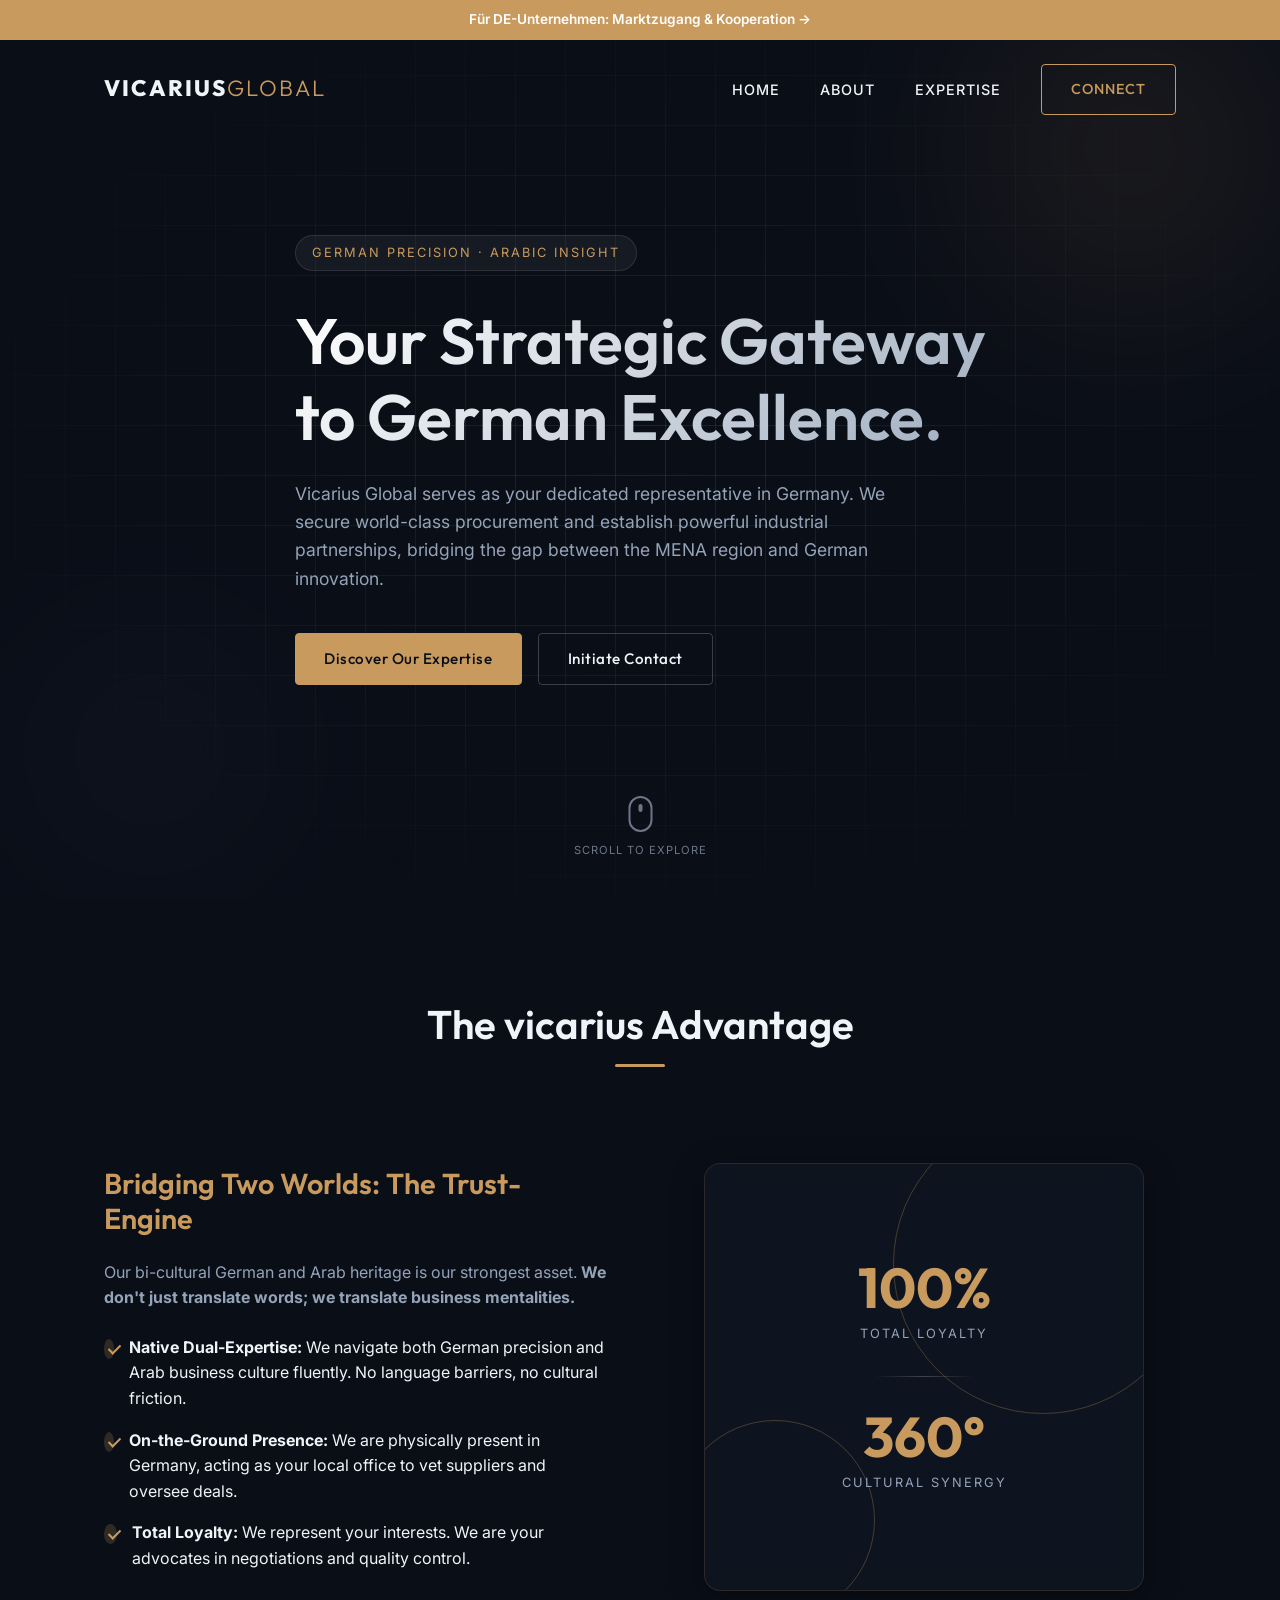
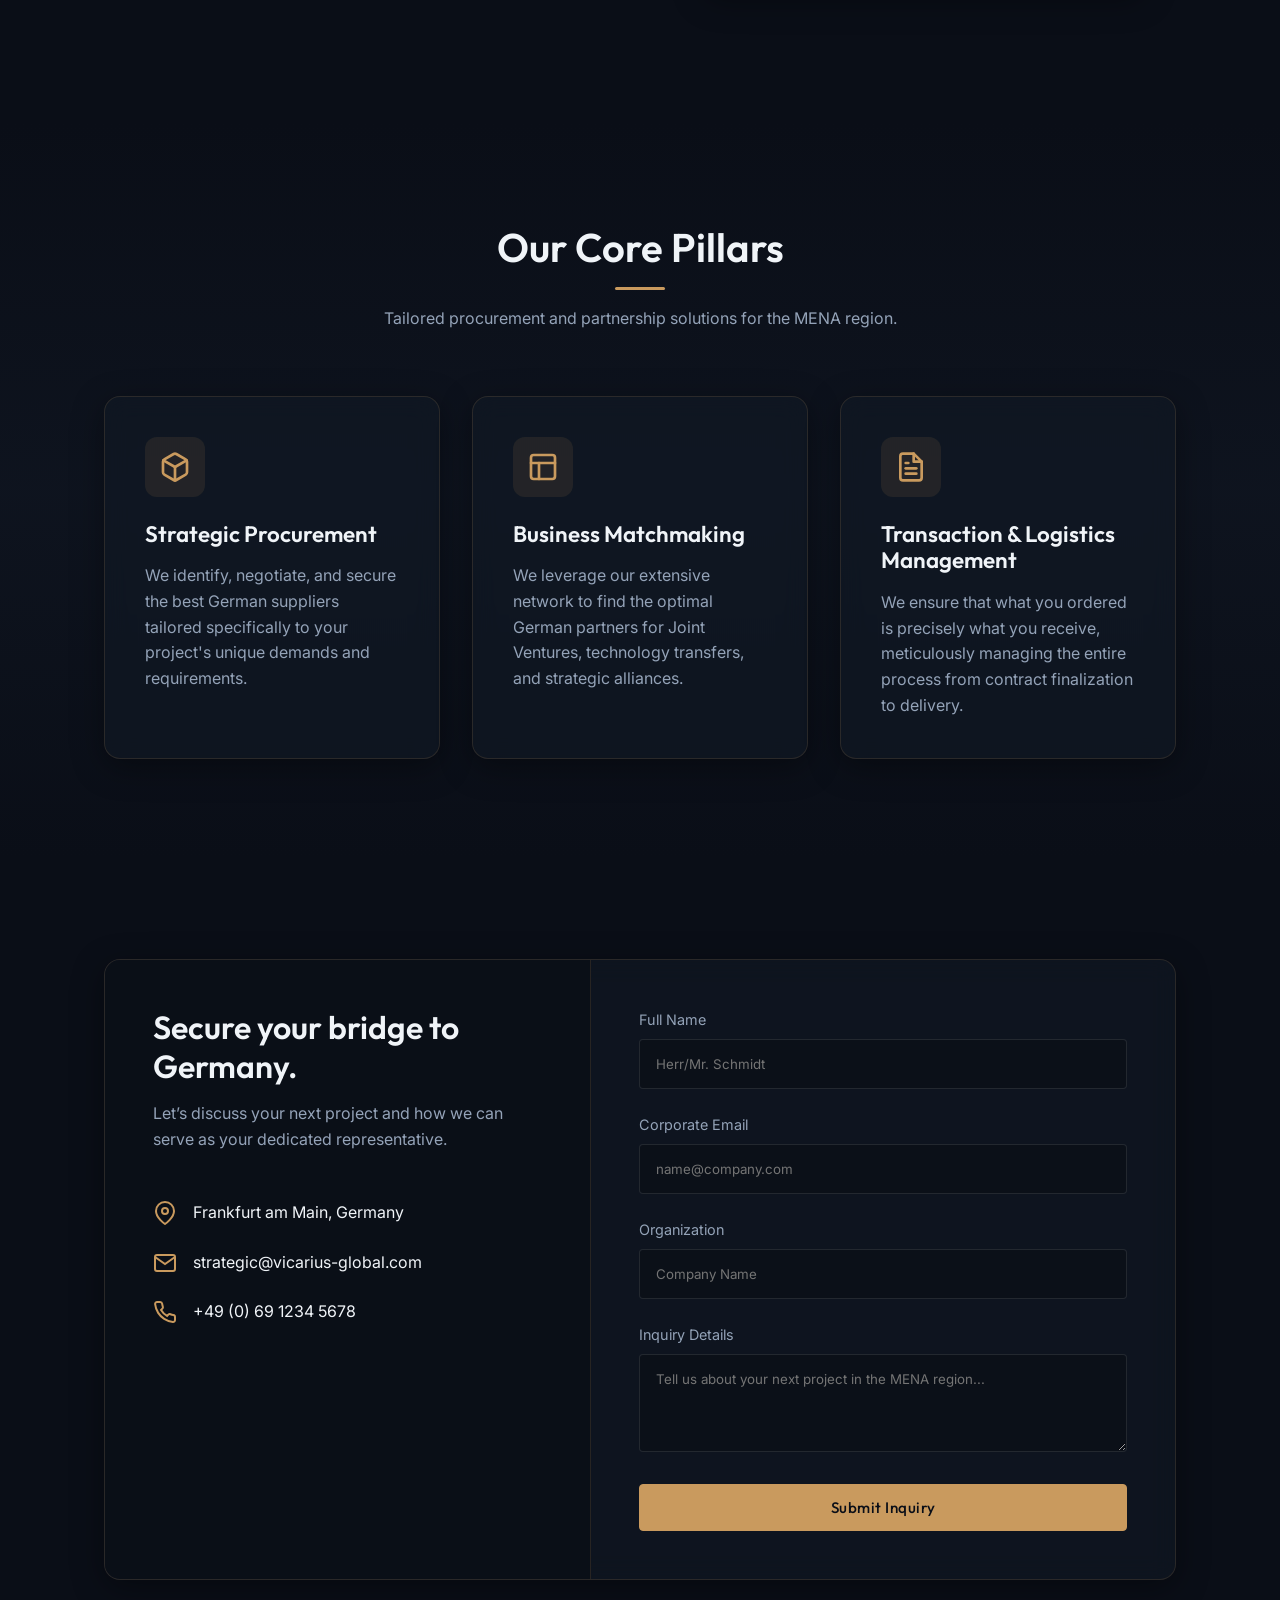
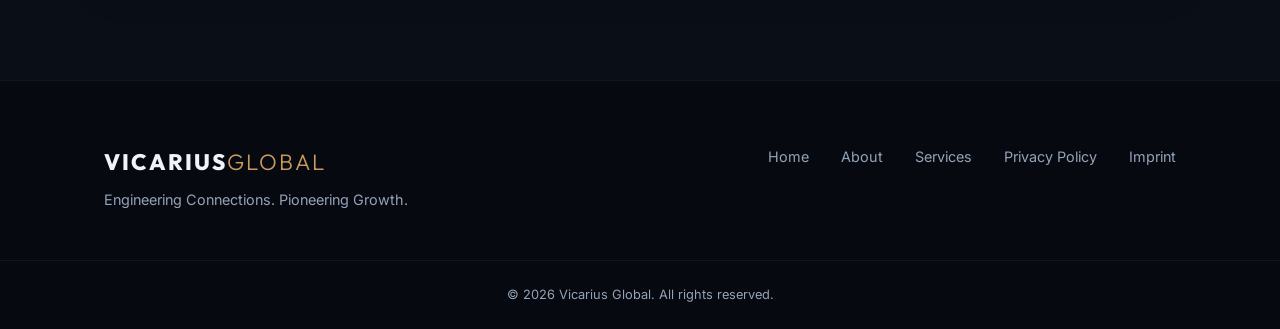
==== commit 01271c00: "Small Content Changes EN Site" ====
--- a/index.html
+++ b/index.html
@@ -52,7 +52,7 @@
         </div>
         <div class="container hero-container">
             <div class="hero-content fade-up">
-                <div class="hero-badge">Your Eyes and Ears in the Heart of Europe</div>
+                <div class="hero-badge">German Precision · Arabic Insight</div>
                 <h1 class="hero-title">Your Strategic Gateway <br>to German Excellence.</h1>
                 <p class="hero-subtitle">Vicarius Global serves as your dedicated representative in Germany. We secure
                     world-class procurement and establish powerful industrial partnerships, bridging the gap between the
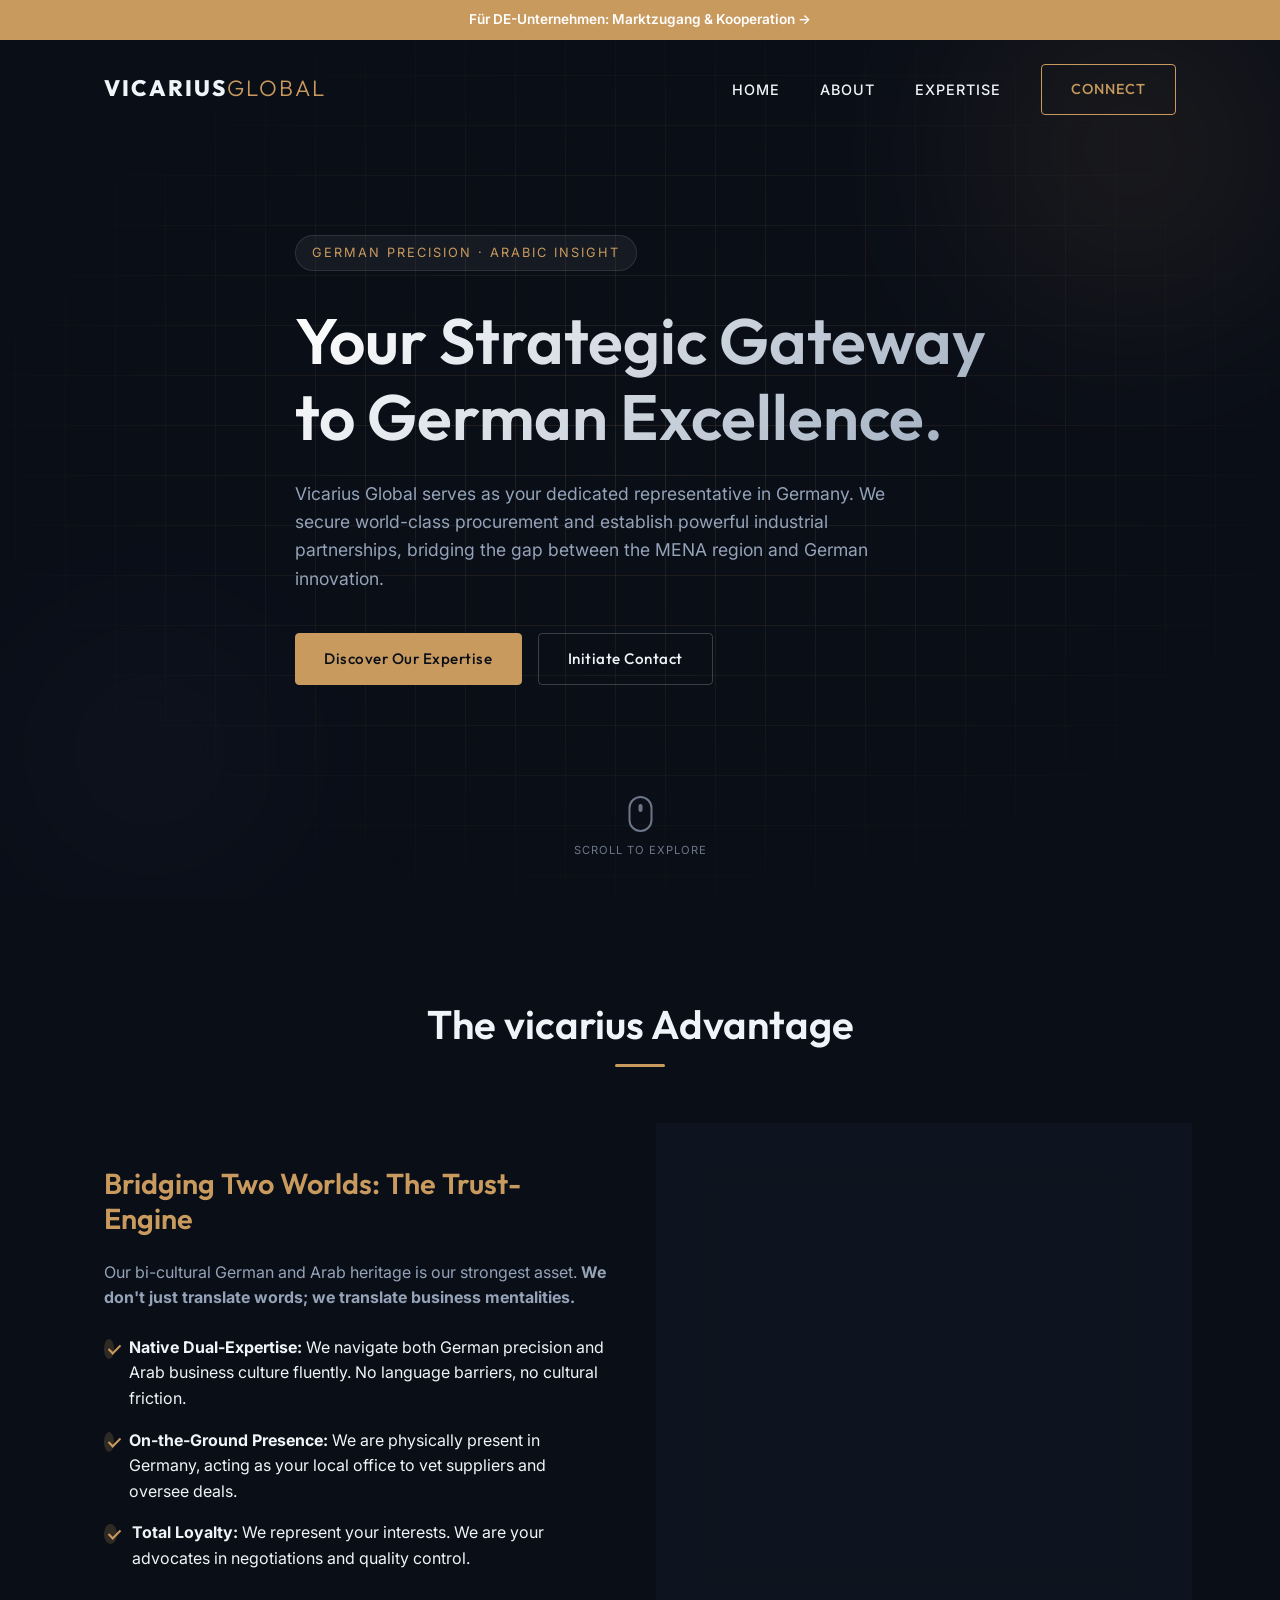
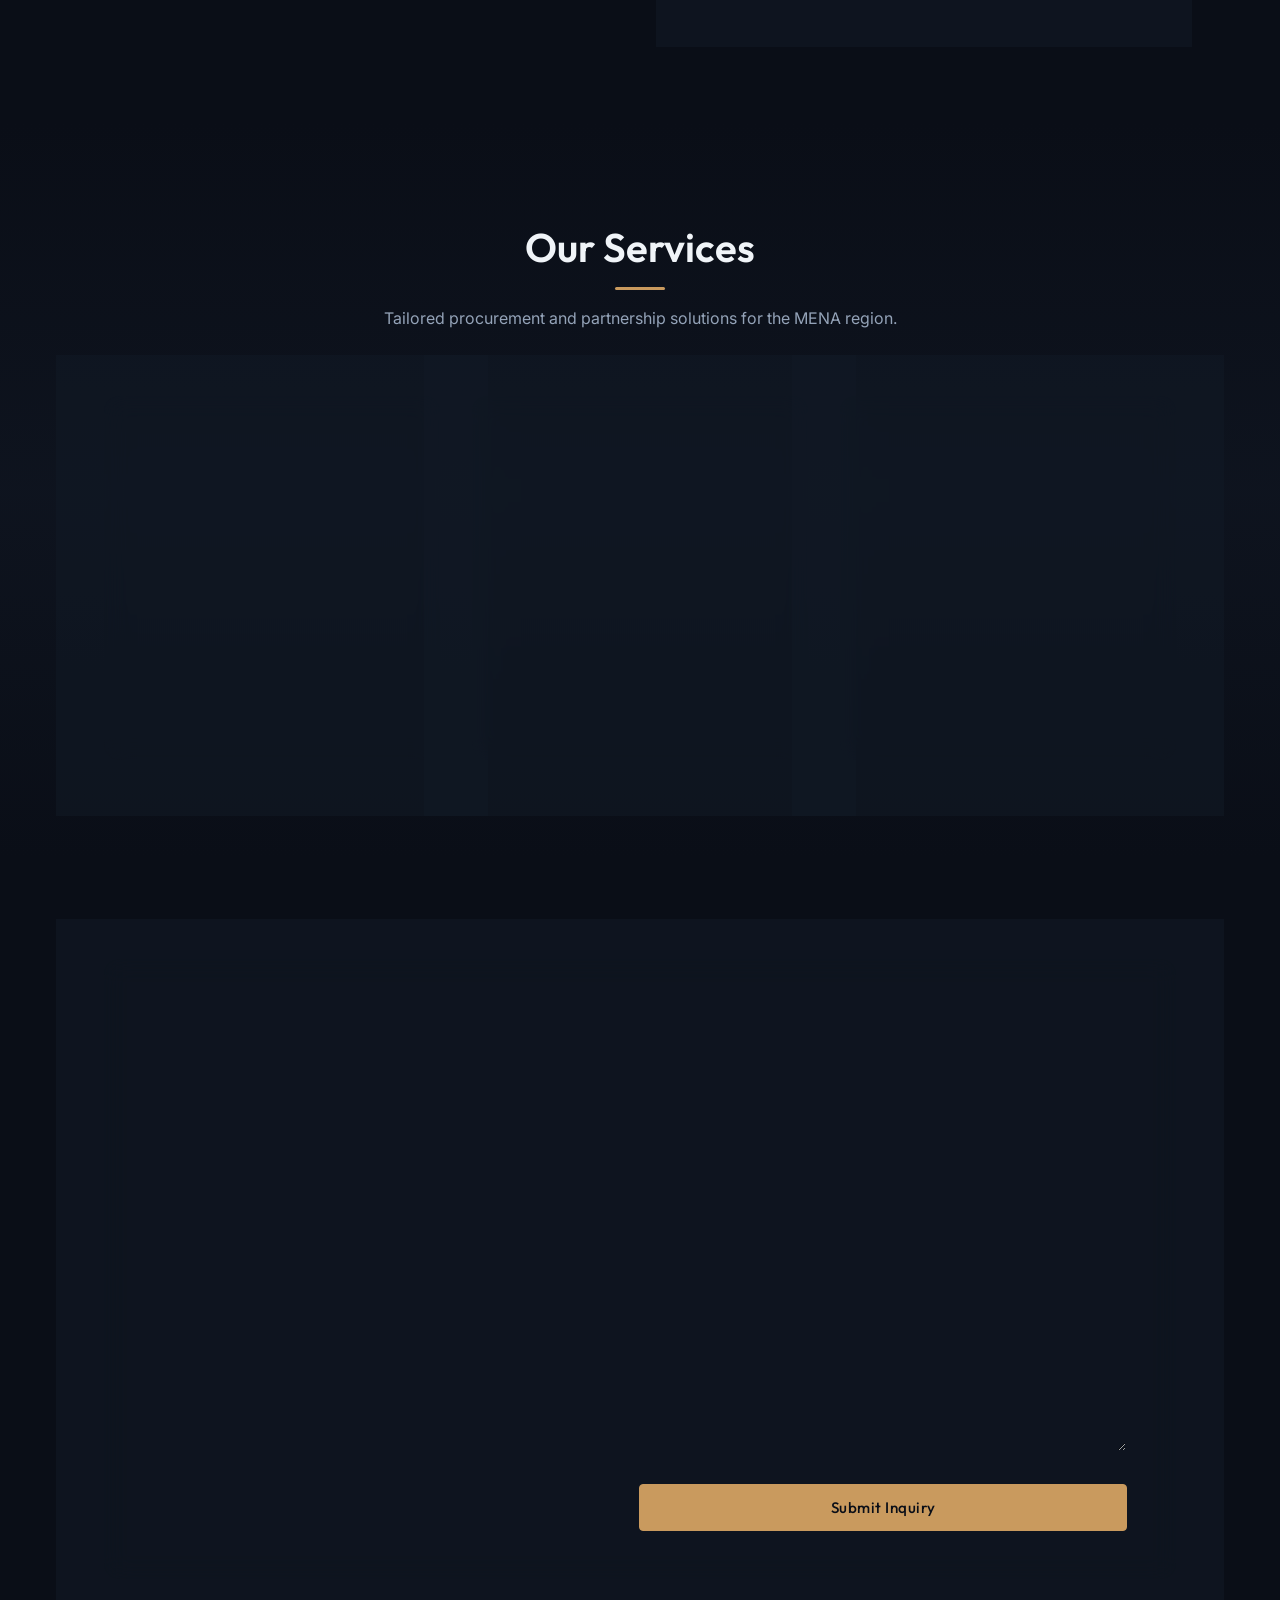
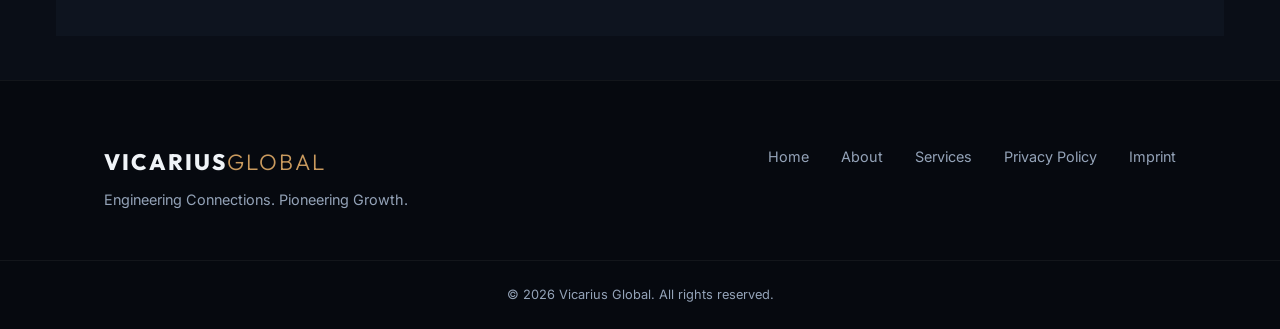
==== commit 3ce56fbb: "Last Refinements" ====
--- a/index.html
+++ b/index.html
@@ -27,7 +27,9 @@
     <nav class="navbar" id="navbar">
         <div class="container nav-container">
             <div class="logo">
-                <span class="logo-text">VICARIUS<span class="logo-accent">GLOBAL</span></span>
+                <a href="index.html" style="text-decoration:none;">
+                    <span class="logo-text">VICARIUS<span class="logo-accent">GLOBAL</span></span>
+                </a>
             </div>
             <ul class="nav-links">
                 <li><a href="#home">Home</a></li>
@@ -126,7 +128,7 @@
     <section id="services" class="services">
         <div class="container">
             <div class="section-header fade-up">
-                <h2 class="section-title">Our Core Pillars</h2>
+                <h2 class="section-title">Our Services</h2>
                 <div class="title-underline"></div>
                 <p class="section-lead">Tailored procurement and partnership solutions for the MENA region.</p>
             </div>
@@ -196,7 +198,7 @@
                                 <path d="M21 10c0 7-9 13-9 13s-9-6-9-13a9 9 0 0 1 18 0z"></path>
                                 <circle cx="12" cy="10" r="3"></circle>
                             </svg>
-                            <span>Frankfurt am Main, Germany</span>
+                            <span>Munich, Germany</span>
                         </div>
                         <div class="contact-item">
                             <svg width="24" height="24" viewBox="0 0 24 24" fill="none" stroke="currentColor"
@@ -205,7 +207,7 @@
                                 </path>
                                 <polyline points="22,6 12,13 2,6"></polyline>
                             </svg>
-                            <span>strategic@vicarius-global.com</span>
+                            <span>info@vicarius-global.com</span>
                         </div>
                         <div class="contact-item">
                             <svg width="24" height="24" viewBox="0 0 24 24" fill="none" stroke="currentColor"
@@ -214,7 +216,7 @@
                                     d="M22 16.92v3a2 2 0 0 1-2.18 2 19.79 19.79 0 0 1-8.63-3.07 19.5 19.5 0 0 1-6-6 19.79 19.79 0 0 1-3.07-8.67A2 2 0 0 1 4.11 2h3a2 2 0 0 1 2 1.72 12.84 12.84 0 0 0 .7 2.81 2 2 0 0 1-.45 2.11L8.09 9.91a16 16 0 0 0 6 6l1.27-1.27a2 2 0 0 1 2.11-.45 12.84 12.84 0 0 0 2.81.7A2 2 0 0 1 22 16.92z">
                                 </path>
                             </svg>
-                            <span>+49 (0) 69 1234 5678</span>
+                            <span>+49 (0) 15774156180</span>
                         </div>
                     </div>
                 </div>
@@ -255,8 +257,8 @@
                 <a href="#home">Home</a>
                 <a href="#about">About</a>
                 <a href="#services">Services</a>
-                <a href="#">Privacy Policy</a>
-                <a href="#">Imprint</a>
+                <a href="privacy.html">Privacy Policy</a>
+                <a href="imprint.html">Imprint</a>
             </div>
         </div>
         <div class="footer-bottom">
